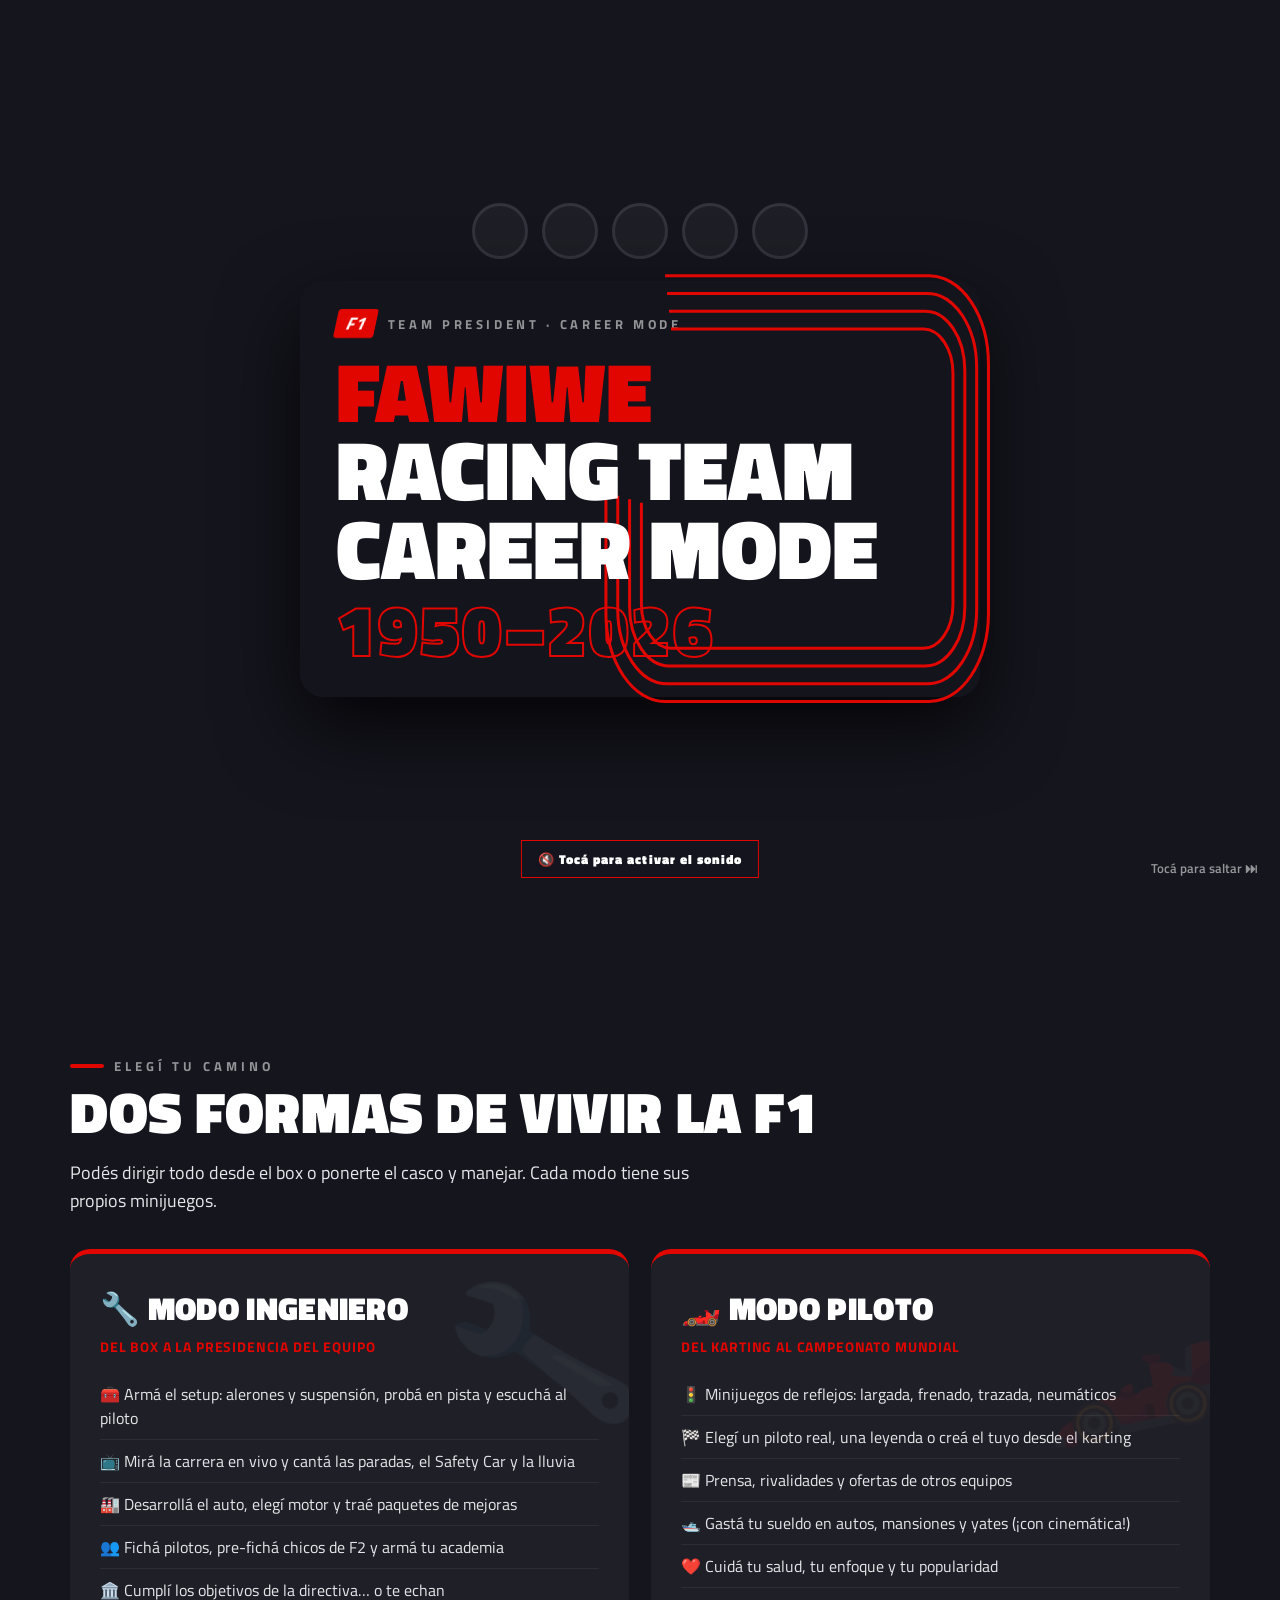
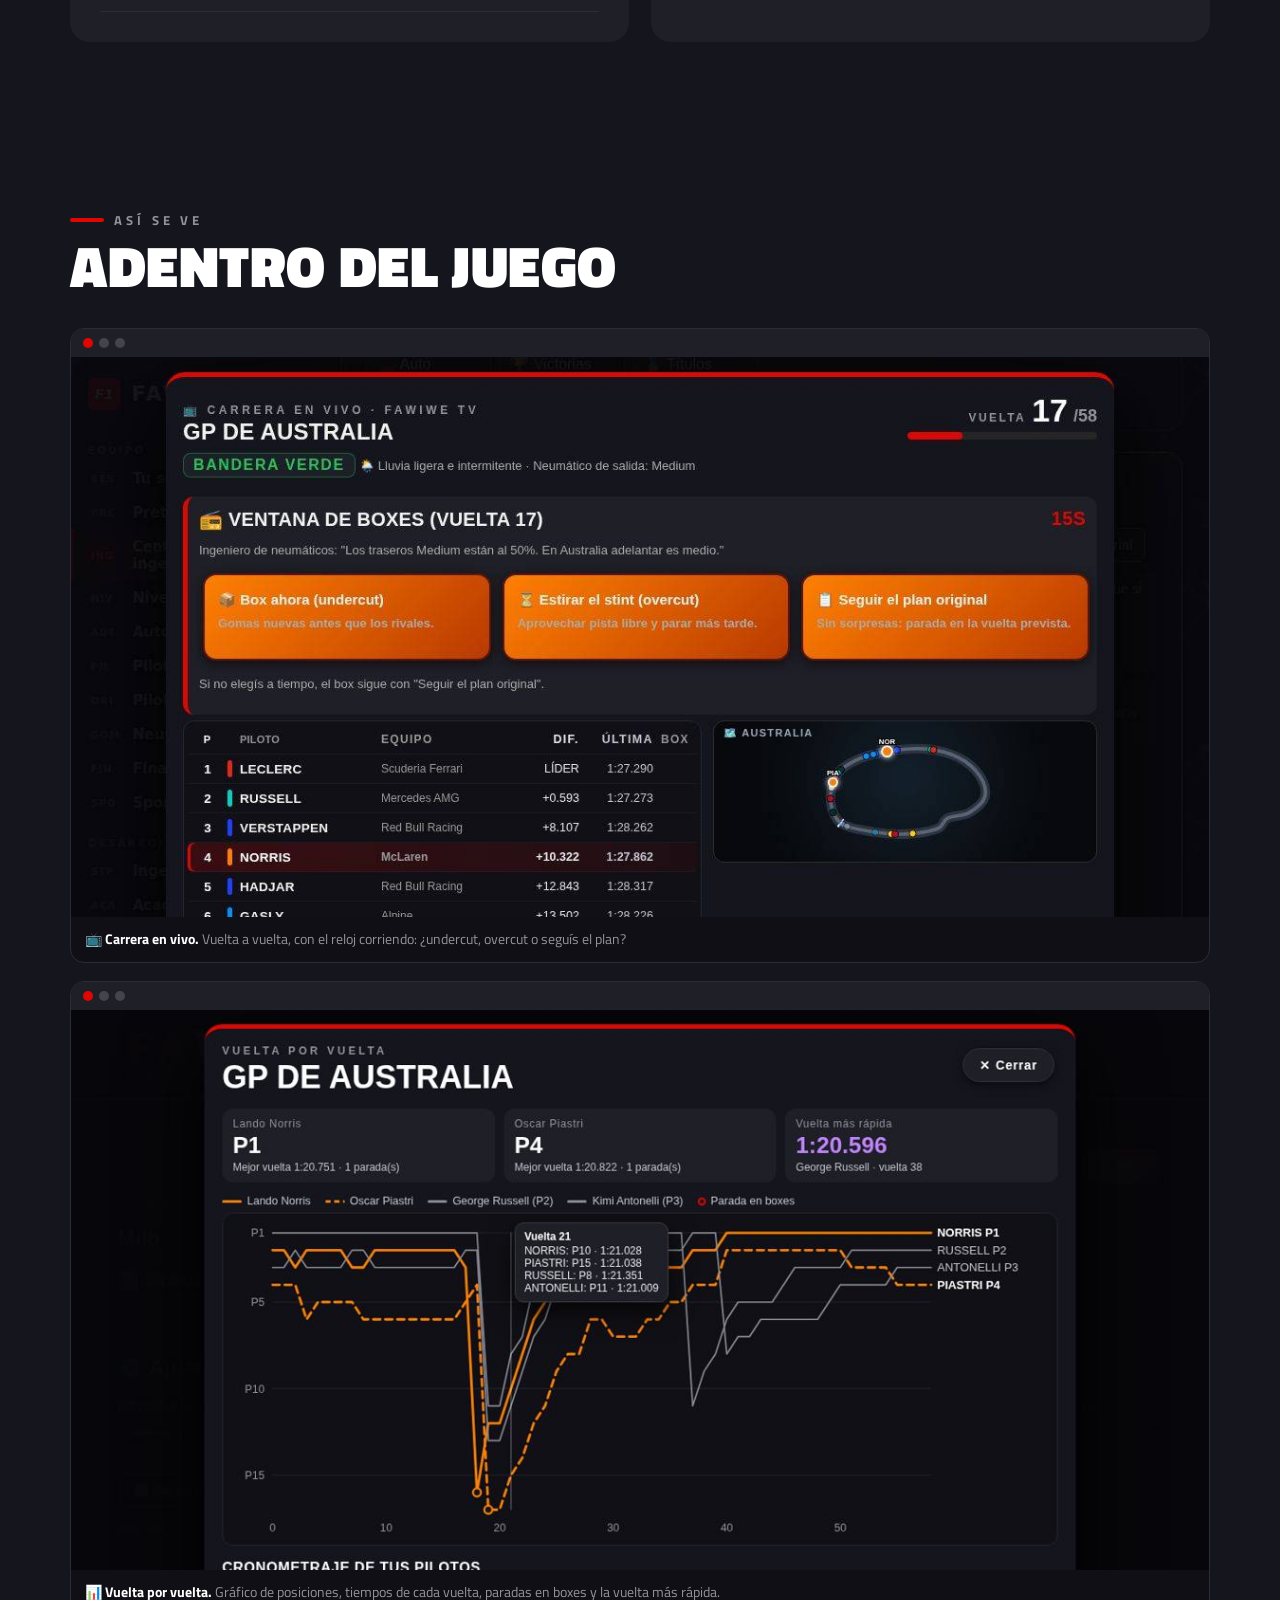
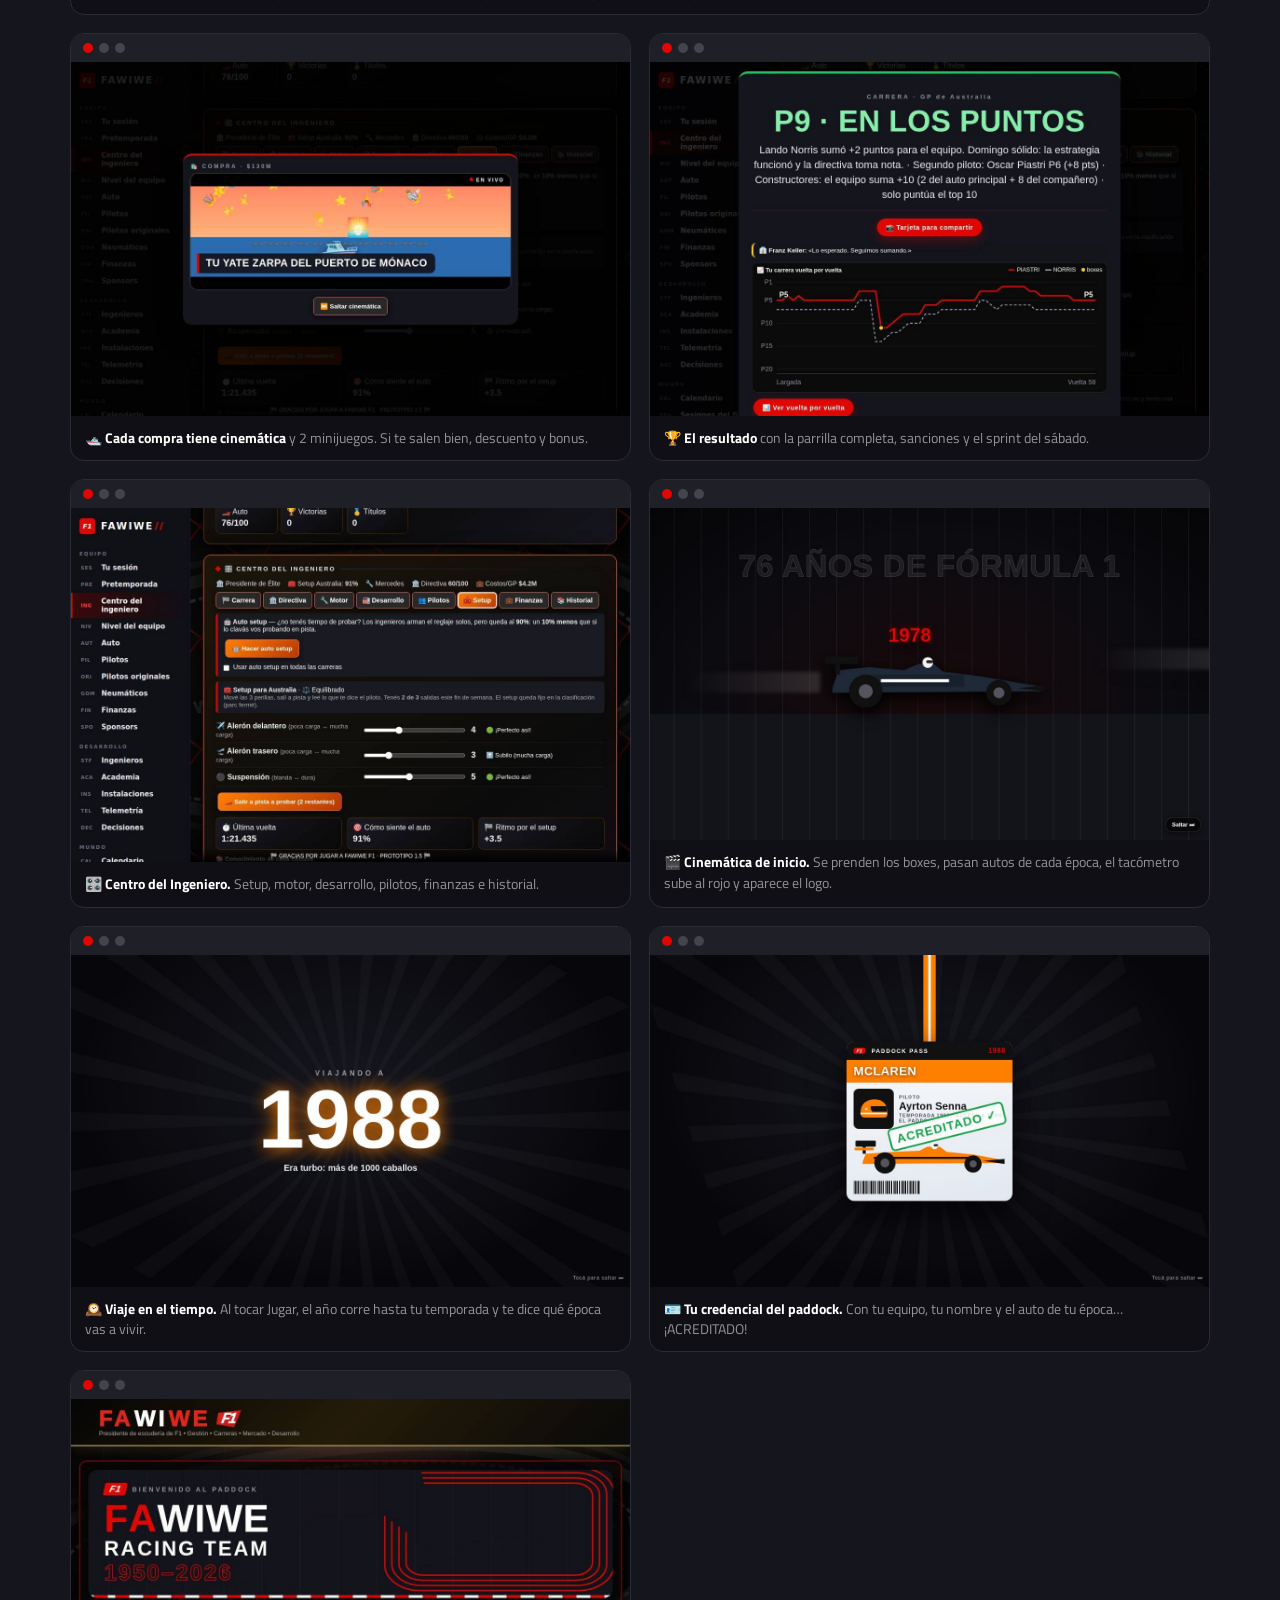
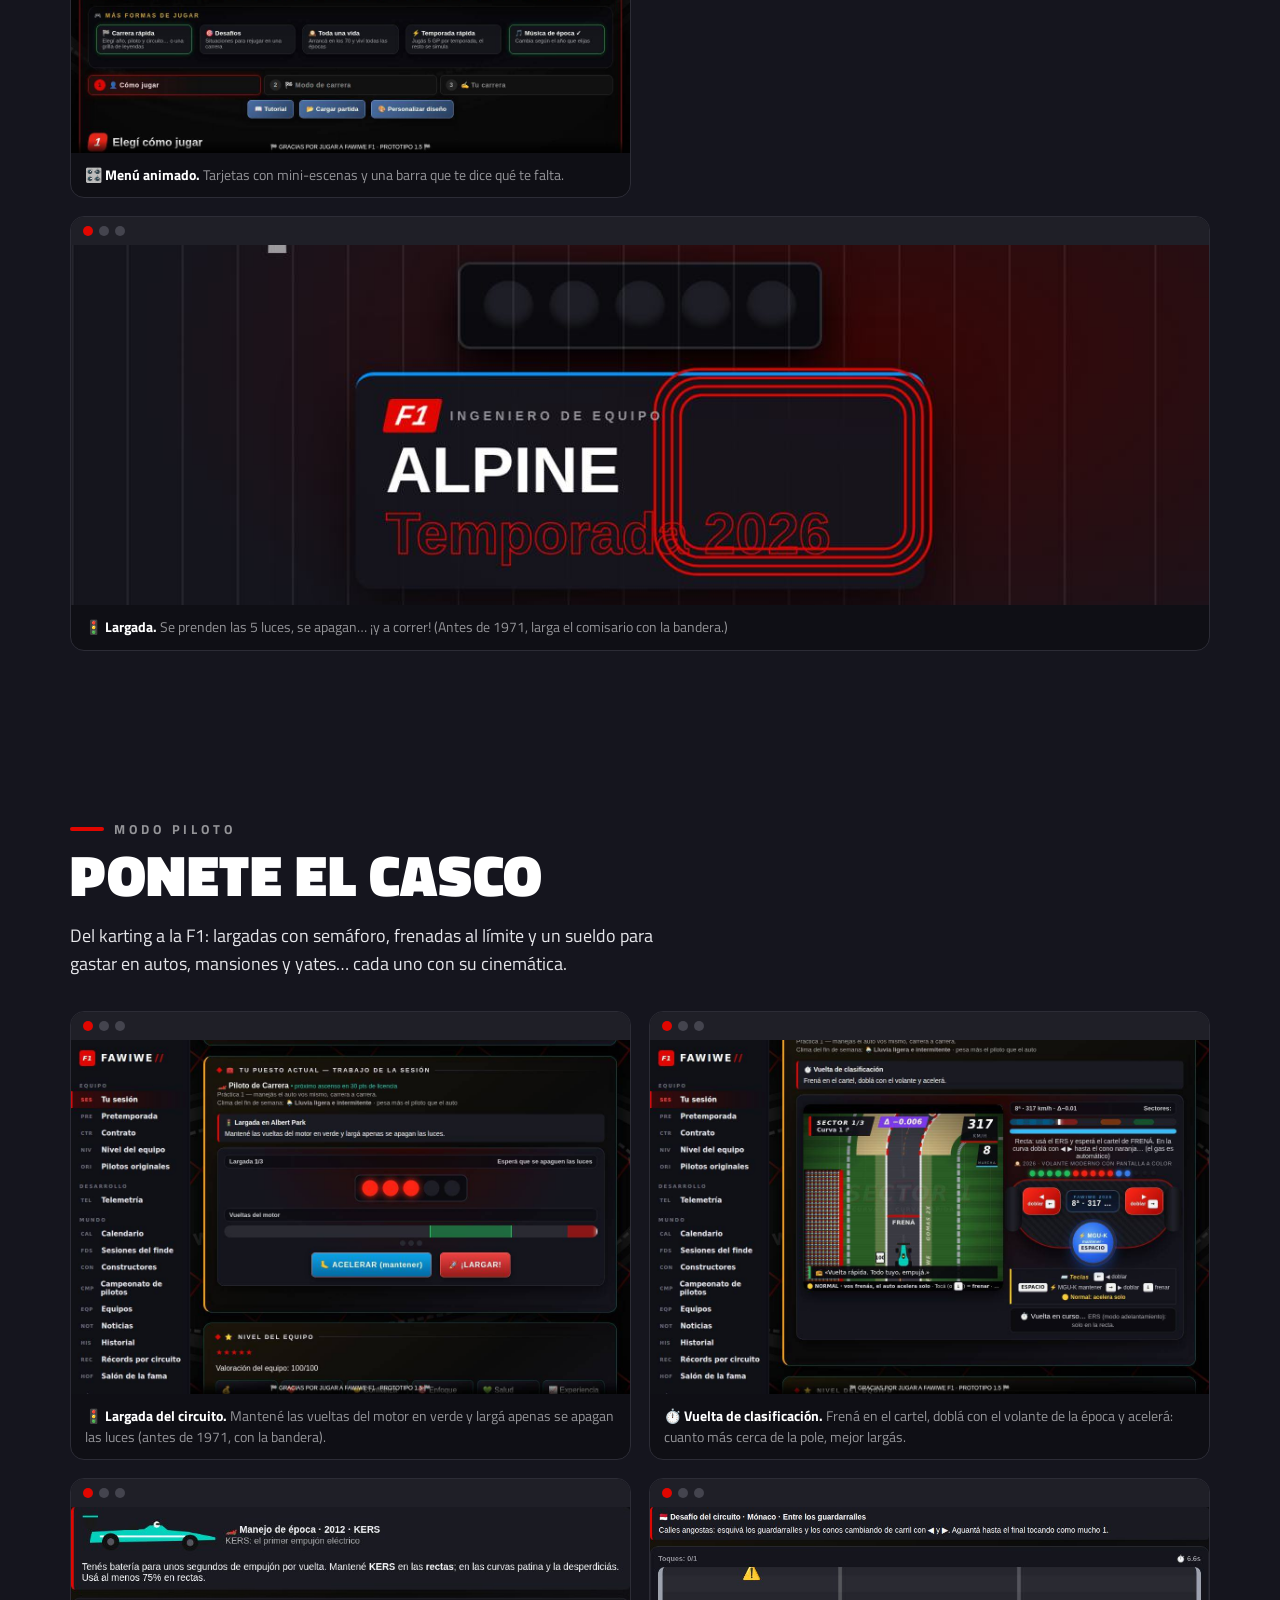
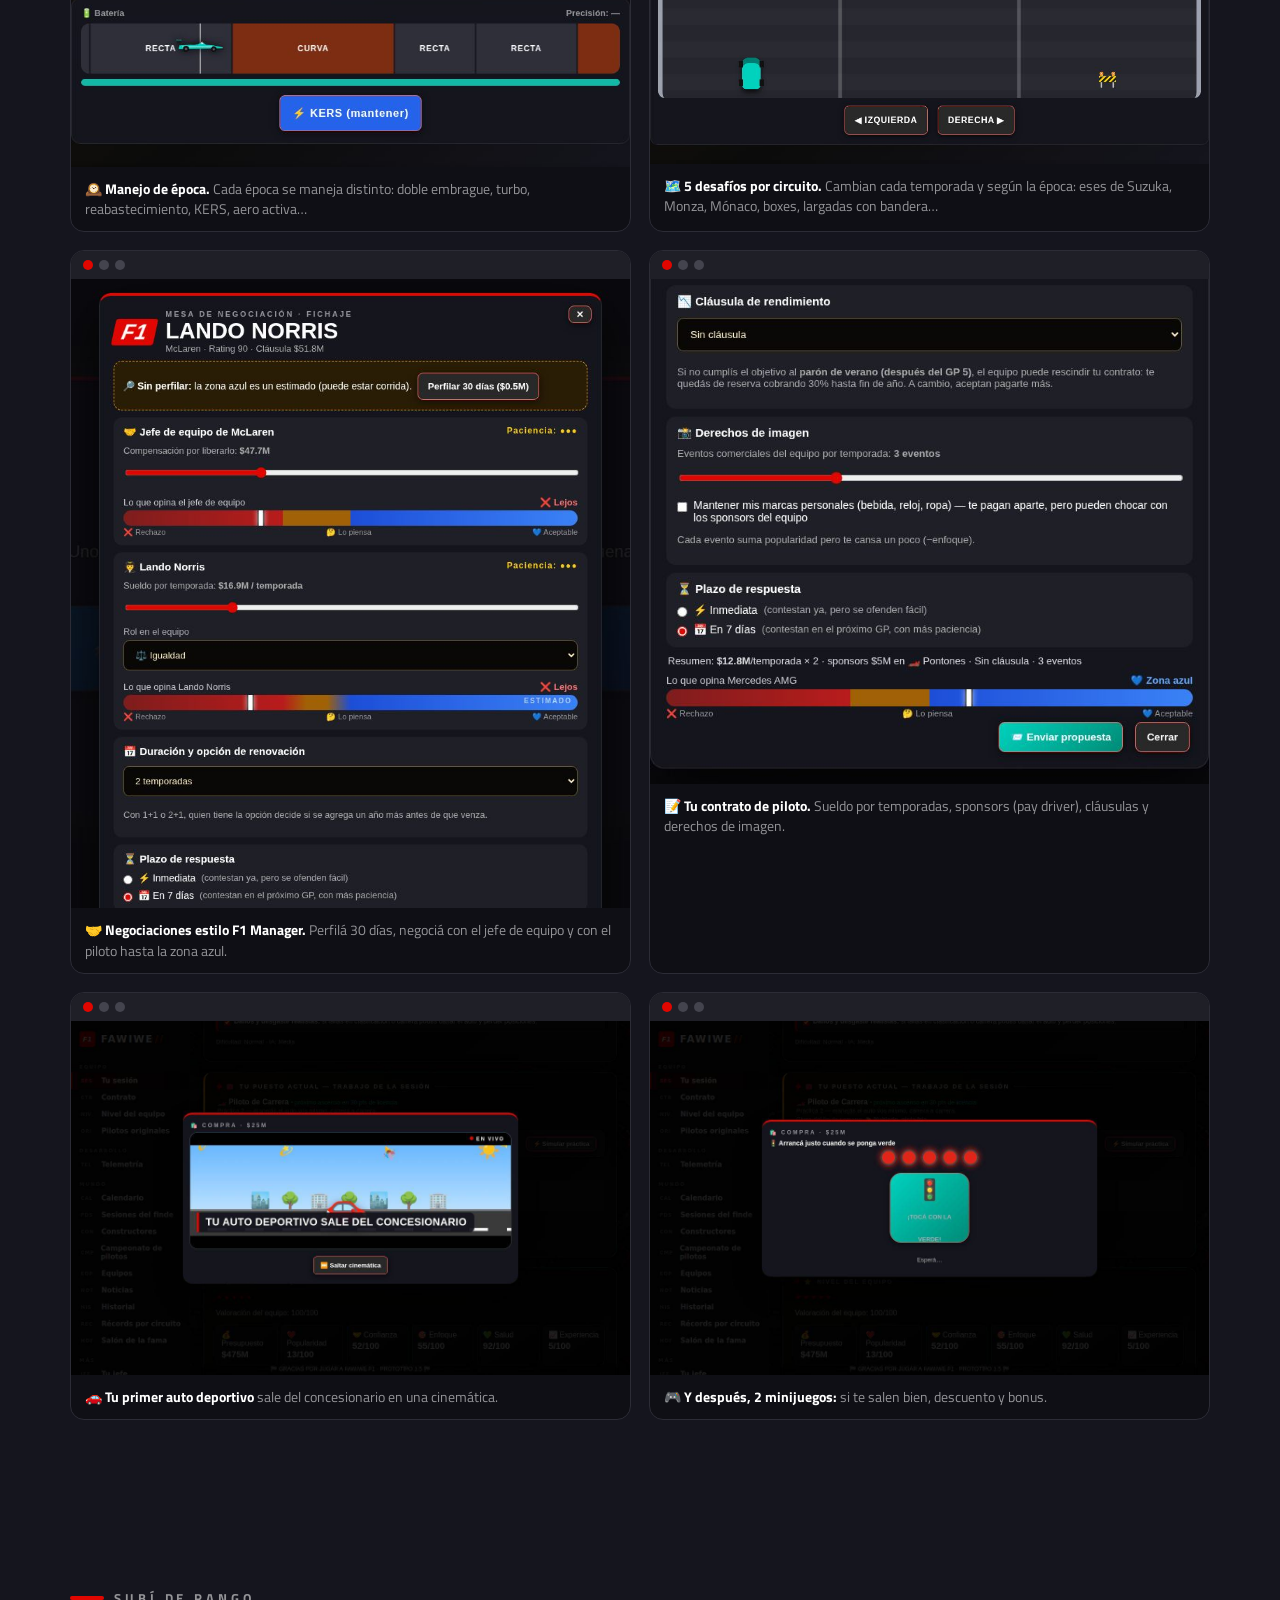
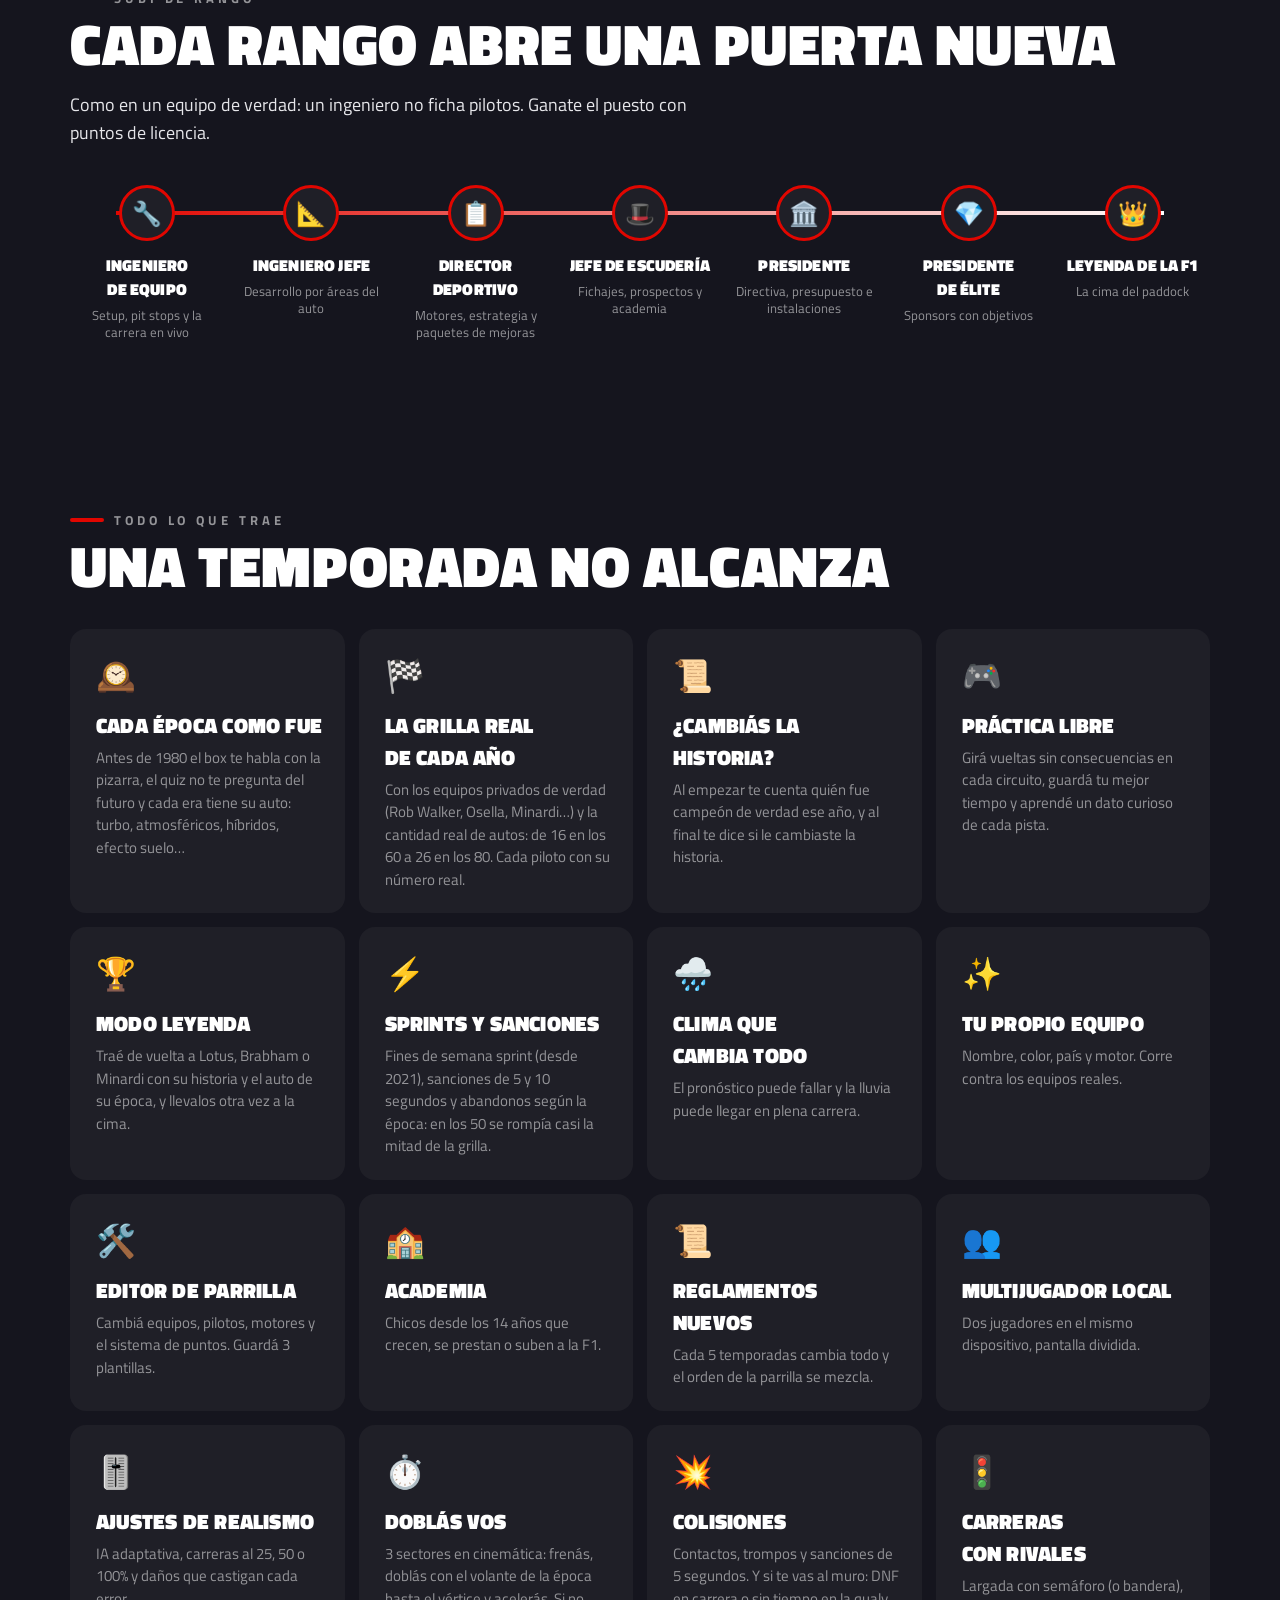
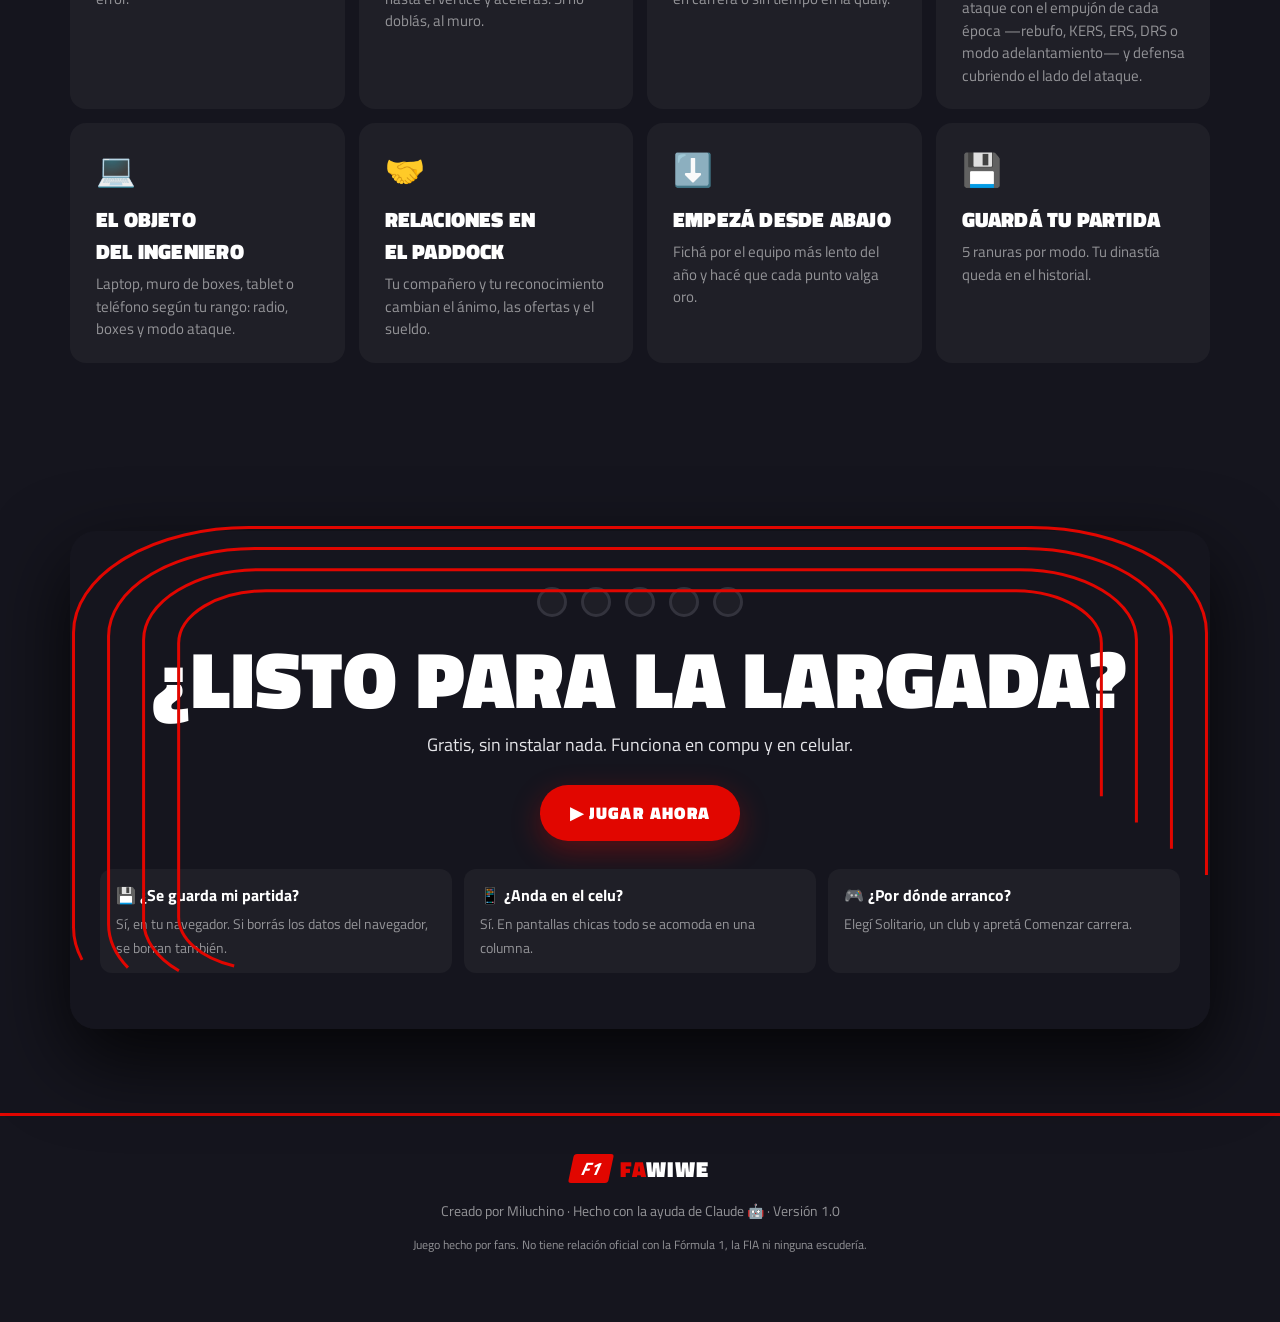
==== index.html @ 45ae67bf "Versión 1.0: portugués (juego, página y /pt/) + minijuegos nuevos en karting/F4/F3/F2 - Todo el jueg" ====
<!doctype html>
<html lang="es">
<head>
<meta charset="utf-8">
<meta name="viewport" content="width=device-width, initial-scale=1, viewport-fit=cover">
<link rel="canonical" href="https://miluchinopro.github.io/Fawiwe-F1/">
<link rel="alternate" hreflang="es" href="https://miluchinopro.github.io/Fawiwe-F1/">
<link rel="alternate" hreflang="en" href="https://miluchinopro.github.io/Fawiwe-F1/en/">
<link rel="alternate" hreflang="pt" href="https://miluchinopro.github.io/Fawiwe-F1/pt/">
<link rel="alternate" hreflang="x-default" href="https://miluchinopro.github.io/Fawiwe-F1/">
<meta name="fw-en-url" content="en/">
<meta name="fw-pt-url" content="pt/">
<meta name="robots" content="index, follow">
<meta name="google-site-verification" content="hZuZWzcXZ1D_7jNqXAI2">
<meta property="og:title" content="FAWIWE F1 · Juego de Fórmula 1 gratis en el navegador">
<meta property="og:description" content="Juego de Fórmula 1 gratis y en español: sé ingeniero, jefe de equipo o piloto en cualquier temporada de 1950 a 2026. Minijuegos, carreras en vivo, multijugador y funciona en PC y celular. Creado por Miluchino.">
<meta property="og:type" content="website">
<meta property="og:url" content="https://miluchinopro.github.io/Fawiwe-F1/">
<meta property="og:image" content="https://miluchinopro.github.io/Fawiwe-F1/icon-512.png">
<meta property="og:locale" content="es_AR">
<meta property="og:site_name" content="FAWIWE F1">
<meta name="twitter:card" content="summary">
<meta name="twitter:title" content="FAWIWE F1 · Juego de Fórmula 1 gratis en el navegador">
<meta name="twitter:description" content="Juego de Fórmula 1 gratis y en español: sé ingeniero, jefe de equipo o piloto en cualquier temporada de 1950 a 2026. Minijuegos, carreras en vivo, multijugador y funciona en PC y celular. Creado por Miluchino.">
<script type="application/ld+json">{"@context": "https://schema.org", "@type": ["VideoGame", "WebApplication"], "name": "FAWIWE F1", "alternateName": "FAWIWE F1 · Juego de Fórmula 1", "url": "https://miluchinopro.github.io/Fawiwe-F1/", "description": "Juego de Fórmula 1 gratis y en español: sé ingeniero, jefe de equipo o piloto en cualquier temporada de 1950 a 2026. Minijuegos, carreras en vivo, multijugador y funciona en PC y celular. Creado por Miluchino.", "image": "https://miluchinopro.github.io/Fawiwe-F1/icon-512.png", "screenshot": ["https://miluchinopro.github.io/Fawiwe-F1/shot-wide-1.jpg", "https://miluchinopro.github.io/Fawiwe-F1/shot-wide-2.jpg", "https://miluchinopro.github.io/Fawiwe-F1/shot-wide-3.jpg", "https://miluchinopro.github.io/Fawiwe-F1/shot-narrow-1.jpg", "https://miluchinopro.github.io/Fawiwe-F1/shot-narrow-2.jpg"], "inLanguage": "es", "genre": ["Carreras", "Gestión deportiva", "Fórmula 1", "Simulación"], "gamePlatform": ["Navegador web", "PC", "Celular", "Tablet"], "applicationCategory": "GameApplication", "applicationSubCategory": "Juego de carreras y gestión de Fórmula 1", "operatingSystem": "Windows, macOS, Linux, ChromeOS, Android, iOS (en el navegador)", "browserRequirements": "Requiere un navegador moderno (Chrome, Edge, Safari o Firefox) con JavaScript.", "softwareVersion": "1.0", "dateModified": "2026-10-23", "installUrl": "https://miluchinopro.github.io/Fawiwe-F1/", "playMode": ["SinglePlayer", "MultiPlayer"], "numberOfPlayers": {"@type": "QuantitativeValue", "minValue": 1, "maxValue": 2}, "isAccessibleForFree": true, "author": {"@type": "Person", "name": "Miluchino"}, "creator": {"@type": "Person", "name": "Miluchino"}, "offers": {"@type": "Offer", "price": "0", "priceCurrency": "USD", "availability": "https://schema.org/InStock"}}</script>
<meta name="theme-color" content="#e10600">
<meta name="apple-mobile-web-app-capable" content="yes">
<meta name="mobile-web-app-capable" content="yes">
<meta name="apple-mobile-web-app-title" content="FAWIWE F1">
<meta name="application-name" content="FAWIWE F1">
<meta name="apple-mobile-web-app-status-bar-style" content="black-translucent">
<link rel="manifest" href="manifest.json">
<link rel="apple-touch-icon" href="icon-180.png">
<link rel="icon" href="data:image/svg+xml,%3Csvg xmlns='http://www.w3.org/2000/svg' viewBox='0 0 100 100'%3E%3Cdefs%3E%3CclipPath id='c'%3E%3Crect width='100' height='100' rx='22'/%3E%3C/clipPath%3E%3C/defs%3E%3Cg clip-path='url%28%23c%29'%3E%3Crect width='100' height='100' fill='%2315151e'/%3E%3Cpolygon points='0%2C0 100%2C0 0%2C100' fill='%23e10600'/%3E%3Cpath d='M39.5 13.9Q42.1 13.9 44.8 13.9Q47.4 14 49.4 14.3L48.7 18.7H42.1Q41.3 18.7 40.9 18.9Q40.6 19.2 40.5 19.9L38.5 34H32.2L34.4 18.3Q34.7 16.3 36.1 15.1Q37.5 13.9 39.5 13.9ZM34.4 22.1H47.2L46.7 26.3H33.8Z M62.6 14Q63.3 14 63.9 14.5Q64.5 15 64.6 15.7L67.1 34H60.9L59.8 20.9Q59.8 20.3 59.8 19.7Q59.8 19.2 59.8 18.6H59Q58.9 19.1 58.8 19.7Q58.6 20.2 58.4 20.8L53.5 34H47L54.7 15.5Q55 14.8 55.6 14.4Q56.1 14 56.9 14ZM63.5 25.2 63 29.8H52.5L53 25.2Z M60.8 39 55.7 57.4Q55.5 58.2 54.9 58.6Q54.4 59 53.5 59H48.2Q47.4 59 46.8 58.5Q46.2 58 46.2 57.2L46.4 46.5Q46.5 45.7 46.5 45Q46.6 44.3 46.6 43.5H46.1Q46 44.2 45.8 44.9Q45.7 45.7 45.5 46.4L42.6 57.4Q42.4 58.2 41.8 58.6Q41.2 59 40.4 59H35Q34.2 59 33.6 58.5Q33 58 33 57.2L33.1 39H39.2L38.4 51.4Q38.4 52.1 38.3 52.9Q38.3 53.8 38.2 54.7H38.7Q38.9 53.8 39.1 52.8Q39.3 51.9 39.5 51.1L42.3 40.7Q42.8 39 44.5 39H48.9Q49.8 39 50.3 39.6Q50.9 40.1 50.9 41V51.4Q50.9 52.2 50.8 53.1Q50.8 53.9 50.8 54.7H51.3Q51.4 53.9 51.6 52.9Q51.8 51.9 51.9 51.2L54.6 39Z M69.2 39 66.4 59H60.1L62.9 39Z M56.9 64 51.9 82.4Q51.7 83.2 51.1 83.6Q50.5 84 49.7 84H44.4Q43.6 84 43 83.5Q42.4 83 42.4 82.2L42.6 71.5Q42.6 70.7 42.7 70Q42.7 69.3 42.8 68.5H42.2Q42.1 69.2 42 69.9Q41.8 70.7 41.7 71.4L38.8 82.4Q38.6 83.2 38 83.6Q37.4 84 36.6 84H31.2Q30.3 84 29.7 83.5Q29.1 83 29.2 82.2L29.2 64H35.4L34.6 76.4Q34.6 77.1 34.5 77.9Q34.4 78.8 34.4 79.7H34.9Q35 78.8 35.3 77.8Q35.5 76.9 35.7 76.1L38.5 65.7Q38.9 64 40.7 64H45.1Q45.9 64 46.5 64.6Q47 65.1 47 66V76.4Q47 77.2 47 78.1Q47 78.9 47 79.7H47.5Q47.6 78.9 47.7 77.9Q47.9 76.9 48.1 76.2L50.8 64Z M63.4 63.9Q65.2 63.9 67 63.9Q68.8 63.9 70.5 64Q72.2 64.1 73.5 64.3L72.8 68.7H65.9Q65.1 68.7 64.8 68.9Q64.5 69.2 64.4 69.9L63.2 78.2Q63.1 78.7 63.4 79Q63.7 79.3 64.3 79.3H71.2L71.1 83.8Q69.7 84 68.1 84Q66.4 84.1 64.6 84.1Q62.9 84.1 61.3 84.1Q58.9 84.1 57.7 82.6Q56.6 81 56.8 78.7L58.3 68.3Q58.6 66.3 59.9 65.1Q61.2 63.9 63.4 63.9ZM58.4 71.7H71.3L70.8 75.9H57.7Z' fill='%23fff'/%3E%3Crect x='24' y='88' width='52' height='4' rx='2' fill='%23fff'/%3E%3C/g%3E%3C/svg%3E">
<title>FAWIWE F1 · Juego de Fórmula 1 gratis en el navegador</title>
<link rel="icon" href="data:image/svg+xml,%3Csvg xmlns='http://www.w3.org/2000/svg' viewBox='0 0 100 100'%3E%3Cdefs%3E%3CclipPath id='c'%3E%3Crect width='100' height='100' rx='22'/%3E%3C/clipPath%3E%3C/defs%3E%3Cg clip-path='url%28%23c%29'%3E%3Crect width='100' height='100' fill='%2315151e'/%3E%3Cpolygon points='0%2C0 100%2C0 0%2C100' fill='%23e10600'/%3E%3Cpath d='M39.5 13.9Q42.1 13.9 44.8 13.9Q47.4 14 49.4 14.3L48.7 18.7H42.1Q41.3 18.7 40.9 18.9Q40.6 19.2 40.5 19.9L38.5 34H32.2L34.4 18.3Q34.7 16.3 36.1 15.1Q37.5 13.9 39.5 13.9ZM34.4 22.1H47.2L46.7 26.3H33.8Z M62.6 14Q63.3 14 63.9 14.5Q64.5 15 64.6 15.7L67.1 34H60.9L59.8 20.9Q59.8 20.3 59.8 19.7Q59.8 19.2 59.8 18.6H59Q58.9 19.1 58.8 19.7Q58.6 20.2 58.4 20.8L53.5 34H47L54.7 15.5Q55 14.8 55.6 14.4Q56.1 14 56.9 14ZM63.5 25.2 63 29.8H52.5L53 25.2Z M60.8 39 55.7 57.4Q55.5 58.2 54.9 58.6Q54.4 59 53.5 59H48.2Q47.4 59 46.8 58.5Q46.2 58 46.2 57.2L46.4 46.5Q46.5 45.7 46.5 45Q46.6 44.3 46.6 43.5H46.1Q46 44.2 45.8 44.9Q45.7 45.7 45.5 46.4L42.6 57.4Q42.4 58.2 41.8 58.6Q41.2 59 40.4 59H35Q34.2 59 33.6 58.5Q33 58 33 57.2L33.1 39H39.2L38.4 51.4Q38.4 52.1 38.3 52.9Q38.3 53.8 38.2 54.7H38.7Q38.9 53.8 39.1 52.8Q39.3 51.9 39.5 51.1L42.3 40.7Q42.8 39 44.5 39H48.9Q49.8 39 50.3 39.6Q50.9 40.1 50.9 41V51.4Q50.9 52.2 50.8 53.1Q50.8 53.9 50.8 54.7H51.3Q51.4 53.9 51.6 52.9Q51.8 51.9 51.9 51.2L54.6 39Z M69.2 39 66.4 59H60.1L62.9 39Z M56.9 64 51.9 82.4Q51.7 83.2 51.1 83.6Q50.5 84 49.7 84H44.4Q43.6 84 43 83.5Q42.4 83 42.4 82.2L42.6 71.5Q42.6 70.7 42.7 70Q42.7 69.3 42.8 68.5H42.2Q42.1 69.2 42 69.9Q41.8 70.7 41.7 71.4L38.8 82.4Q38.6 83.2 38 83.6Q37.4 84 36.6 84H31.2Q30.3 84 29.7 83.5Q29.1 83 29.2 82.2L29.2 64H35.4L34.6 76.4Q34.6 77.1 34.5 77.9Q34.4 78.8 34.4 79.7H34.9Q35 78.8 35.3 77.8Q35.5 76.9 35.7 76.1L38.5 65.7Q38.9 64 40.7 64H45.1Q45.9 64 46.5 64.6Q47 65.1 47 66V76.4Q47 77.2 47 78.1Q47 78.9 47 79.7H47.5Q47.6 78.9 47.7 77.9Q47.9 76.9 48.1 76.2L50.8 64Z M63.4 63.9Q65.2 63.9 67 63.9Q68.8 63.9 70.5 64Q72.2 64.1 73.5 64.3L72.8 68.7H65.9Q65.1 68.7 64.8 68.9Q64.5 69.2 64.4 69.9L63.2 78.2Q63.1 78.7 63.4 79Q63.7 79.3 64.3 79.3H71.2L71.1 83.8Q69.7 84 68.1 84Q66.4 84.1 64.6 84.1Q62.9 84.1 61.3 84.1Q58.9 84.1 57.7 82.6Q56.6 81 56.8 78.7L58.3 68.3Q58.6 66.3 59.9 65.1Q61.2 63.9 63.4 63.9ZM58.4 71.7H71.3L70.8 75.9H57.7Z' fill='%23fff'/%3E%3Crect x='24' y='88' width='52' height='4' rx='2' fill='%23fff'/%3E%3C/g%3E%3C/svg%3E">
<meta name="description" content="Juego de Fórmula 1 gratis y en español: sé ingeniero, jefe de equipo o piloto en cualquier temporada de 1950 a 2026. Minijuegos, carreras en vivo, multijugador y funciona en PC y celular. Creado por Miluchino.">
<link rel="preconnect" href="https://fonts.googleapis.com">
<link href="https://fonts.googleapis.com/css2?family=Titillium+Web:wght@400;600;700;900&display=swap" rel="stylesheet">
<style>
/* Estilo transmisión: placas carbón, rojo de pista, letra ancha y blanca. Una sola paleta oscura a propósito. */
:root{color-scheme:dark;--bg:#15151e;--bg2:#0f0f15;--panel:#1f1f27;--line:#2c2c36;--red:#e10600;--white:#ffffff;--txt:#e6e6ea;--mute:#949498;--font:"Titillium Web",Arial,sans-serif}
*{box-sizing:border-box}
html{scroll-behavior:smooth;overflow-x:hidden}
body{margin:0;background:var(--bg);color:var(--txt);font-family:var(--font);overflow-x:hidden}
h1,h2,h3,h4{font-family:var(--font);font-weight:900;text-transform:uppercase;letter-spacing:.01em;text-wrap:balance}
a{color:inherit}
.wrap{max-width:1180px;margin:0 auto;padding:0 20px}
.btn{display:inline-flex;align-items:center;gap:10px;padding:15px 30px;border-radius:999px;border:0;font:900 17px var(--font);letter-spacing:.08em;text-transform:uppercase;cursor:pointer;text-decoration:none;transition:transform .15s,box-shadow .15s}
.btn:hover{transform:translateY(-3px)}
.btn:focus-visible,nav a:focus-visible{outline:3px solid #fff;outline-offset:3px}
.btn.red{background:var(--red);color:#fff;box-shadow:0 10px 30px #e1060055}
.btn.ghost{background:transparent;color:#fff;border:2px solid #ffffff66}
nav{position:fixed;top:0;left:0;right:0;z-index:50;padding-top:env(safe-area-inset-top,0px);background:#15151ef0;backdrop-filter:blur(8px);border-bottom:3px solid var(--red)}
nav .wrap{display:flex;align-items:center;justify-content:space-between;height:60px}
.brand{font:900 26px var(--font);letter-spacing:.06em;text-decoration:none;display:inline-flex;align-items:center;gap:10px;color:#fff}
.brand .r{color:var(--red)}
.badge{display:inline-block;padding:1px 10px;background:var(--red);color:#fff;font:900 italic 18px var(--font);transform:skewX(-12deg);border-radius:3px;letter-spacing:.02em}
nav .links a{margin-left:20px;text-decoration:none;color:var(--mute);font-weight:700;font-size:15px;text-transform:uppercase;letter-spacing:.06em}
nav .links a:hover{color:#fff}
nav .lang-btn{font:800 13px/1 Inter,Arial,sans-serif;letter-spacing:.06em;width:auto;padding:8px 12px;white-space:nowrap}
nav .links a.cta{color:#fff;background:var(--red);padding:8px 16px;border-radius:999px}
/* líneas rojas de pista que se dibujan */
.bc-lines{position:absolute;pointer-events:none;overflow:visible}
.bc-lines rect{fill:none;stroke:var(--red);stroke-width:3;vector-effect:non-scaling-stroke;stroke-dasharray:1;stroke-dashoffset:1;animation:draw 1.4s cubic-bezier(.6,0,.2,1) forwards}
@keyframes draw{to{stroke-dashoffset:0}}
.plate{position:relative;background:#15151ee8;border-radius:24px;box-shadow:0 30px 80px #000c}
.plate .bc-lines{top:-14px;bottom:-14px;right:-14px;width:58%;height:calc(100% + 28px)}
/* hero */
.hero{position:relative;overflow:hidden;padding:110px 20px 70px;background:var(--bg)}
.hero-bg{position:absolute;inset:-20px;background:url("[data-uri]") center/cover;filter:blur(8px) brightness(.45) saturate(1.2);transform:scale(1.05)}
.hero-bg::after{content:"";position:absolute;inset:0;background:linear-gradient(90deg,#15151ef2 10%,#15151e99 60%,#15151e55)}
.hero-in{position:relative;z-index:2;max-width:1180px;margin:0 auto;display:grid;grid-template-columns:minmax(0,1.2fr) minmax(0,.8fr);gap:34px;align-items:center}
.hero .plate{padding:clamp(24px,4vw,44px) clamp(24px,4vw,52px)}
.kick{display:flex;align-items:center;gap:12px;color:var(--mute);font-weight:700;letter-spacing:.28em;font-size:13px}
.title{margin:14px 0 0;font-size:clamp(40px,5.6vw,80px);line-height:.93;font-weight:900;text-transform:uppercase;color:#fff}
.title span{display:block}
.title .r{color:var(--red)}
.year{font:900 clamp(36px,5vw,72px)/1 var(--font);color:transparent;-webkit-text-stroke:2px var(--red);margin-top:6px;letter-spacing:.03em}
.hero-copy .tag{font-size:clamp(22px,2.6vw,30px);font-weight:900;text-transform:uppercase;line-height:1.05;color:#fff;margin:0 0 12px}
.hero-copy .tag em{font-style:normal;color:var(--red)}
.hero-copy p{color:var(--txt);font-size:18px;line-height:1.55;margin:0 0 24px;max-width:46ch}
.ctas{display:flex;gap:12px;flex-wrap:wrap}
.curb{position:absolute;left:0;right:0;bottom:0;height:8px;background:repeating-linear-gradient(90deg,var(--red) 0 34px,#f5f5f5 34px 68px);z-index:2}
/* cinta */
.ticker-wrap{overflow:hidden;padding:14px 0;margin-top:-6px}
.ticker{background:var(--red);color:#fff;overflow:hidden;white-space:nowrap;transform:rotate(-1.2deg);margin:0 -20px}
.ticker div{display:inline-block;padding:12px 0;font:900 19px var(--font);letter-spacing:.1em;animation:tick 30s linear infinite}
.ticker b{color:#15151e;margin:0 18px}
@keyframes tick{to{transform:translateX(-50%)}}
section{padding:84px 0}
.sec-k{display:flex;align-items:center;gap:10px;color:var(--mute);font-weight:700;letter-spacing:.3em;font-size:13px}
.sec-k::before{content:"";width:34px;height:4px;background:var(--red);border-radius:2px}
h2{font-size:clamp(34px,5vw,58px);margin:8px 0 14px;line-height:.98;color:#fff}
.lead{color:var(--txt);font-size:18px;max-width:62ch;line-height:1.55}
.stats{display:grid;grid-template-columns:repeat(auto-fit,minmax(170px,1fr));gap:14px}
.stat{background:var(--panel);border-top:4px solid var(--red);border-radius:14px;padding:20px}
.stat b{display:block;font:900 clamp(28px,3.2vw,40px) var(--font);color:#fff;line-height:1;font-variant-numeric:tabular-nums}
.stat span{color:var(--mute);font-size:14px}
.modes{display:grid;grid-template-columns:1fr 1fr;gap:22px;margin-top:34px}
.mode{position:relative;border-radius:20px;padding:30px;overflow:hidden;background:var(--panel);border-top:5px solid var(--red);min-width:0}
.mode .big{position:absolute;right:-6px;top:-18px;font-size:150px;opacity:.08;transform:rotate(-12deg)}
.mode h3{font-size:32px;margin:0 0 4px;color:#fff}
.mode .who{color:var(--red);font-weight:700;margin-bottom:16px;text-transform:uppercase;letter-spacing:.06em;font-size:14px}
.mode ul{list-style:none;padding:0;margin:0}
.mode li{padding:9px 0;border-bottom:1px solid #ffffff10;color:var(--txt)}
.gallery{display:grid;grid-template-columns:1fr 1fr;gap:18px;margin-top:34px}
.shot{background:var(--bg2);border:1px solid var(--line);border-radius:14px;overflow:hidden;cursor:zoom-in;transition:transform .25s,border-color .25s;min-width:0}
.shot:hover{transform:translateY(-4px);border-color:var(--red)}
.shot .bar{display:flex;gap:6px;padding:9px 12px;background:var(--panel)}
.shot .bar i{width:10px;height:10px;border-radius:50%;background:#44444e}.shot .bar i:first-child{background:var(--red)}
.shot img{display:block;width:100%;height:auto}
.shot p{margin:0;padding:12px 14px;color:var(--mute);font-size:14px;line-height:1.45}
.shot p b{color:#fff}
.shot.wide{grid-column:1/-1}
.shot.wide img{max-height:560px;object-fit:cover;object-position:top}
.ranks{position:relative;display:grid;grid-template-columns:repeat(7,1fr);gap:10px;margin-top:38px}
.ranks::before{content:"";position:absolute;top:26px;left:4%;right:4%;height:4px;background:linear-gradient(90deg,var(--red),#ffffff)}
.rk{position:relative;text-align:center}
.rk .n{width:56px;height:56px;margin:0 auto 12px;border-radius:50%;display:flex;align-items:center;justify-content:center;background:var(--panel);border:3px solid var(--red);font-size:24px;position:relative;z-index:1}
.rk h4{margin:0 0 6px;font-size:16px;color:#fff}
.rk p{margin:0;color:var(--mute);font-size:12.5px;line-height:1.4;text-transform:none}
.feats{display:grid;grid-template-columns:repeat(auto-fit,minmax(250px,1fr));gap:14px;margin-top:34px}
.feat{background:var(--panel);border-radius:16px;padding:22px;border-left:4px solid transparent;transition:border-color .2s,transform .2s}
.feat:hover{border-left-color:var(--red);transform:translateY(-3px)}
.feat .ic{font-size:32px}
.feat h3{margin:10px 0 6px;font-size:21px;color:#fff}
.feat p{margin:0;color:var(--mute);line-height:1.5;font-size:15px}
.play{position:relative;border-radius:26px;padding:56px 30px;text-align:center;background:#15151ee8;box-shadow:0 30px 80px #000c}
.play .bc-lines{top:-14px;bottom:-14px;left:-14px;right:-14px;width:calc(100% + 28px);height:calc(100% + 28px)}
.play h2{font-size:clamp(40px,7vw,80px)}
.play .ctas{justify-content:center}
.lights{display:flex;gap:14px;justify-content:center;margin-bottom:22px}
.lights span{width:30px;height:30px;border-radius:50%;background:#1e1e26;border:3px solid #33333d;animation:light 4.5s infinite}
.lights span:nth-child(2){animation-delay:.35s}.lights span:nth-child(3){animation-delay:.7s}.lights span:nth-child(4){animation-delay:1.05s}.lights span:nth-child(5){animation-delay:1.4s}
@keyframes light{0%{background:#1e1e26}6%,45%{background:#ff2414;box-shadow:0 0 22px #ff2414}50%,100%{background:#1e1e26;box-shadow:none}}
.faq{display:grid;grid-template-columns:repeat(auto-fit,minmax(240px,1fr));gap:12px;margin-top:28px;text-align:left}
.faq div{background:var(--panel);border-radius:12px;padding:14px 16px}
.faq b{display:block;margin-bottom:4px;color:#fff}
.faq span{color:var(--mute);font-size:14px}
footer{padding:36px 0 56px;color:var(--mute);font-size:14px;text-align:center;border-top:3px solid var(--red)}
/* juego */
#gameOv{position:fixed;inset:0;z-index:100;background:#000;display:none;flex-direction:column}
#gameOv.show{display:flex}
#gameOv .top{display:flex;justify-content:space-between;align-items:center;padding:8px 14px;padding-top:calc(8px + env(safe-area-inset-top,0px));background:var(--bg);border-bottom:3px solid var(--red)}
#gameOv .top button{background:var(--panel);color:#fff;border:1px solid #44444e;border-radius:999px;padding:8px 16px;font:700 14px var(--font);cursor:pointer}
#gameOv iframe{flex:1;border:0;width:100%;background:#000}
#loader{position:absolute;inset:60px 0 0;display:flex;align-items:center;justify-content:center;color:#fff;font:900 22px var(--font);letter-spacing:.1em;text-transform:uppercase}
#lb{position:fixed;inset:0;z-index:90;background:#000d;display:none;align-items:center;justify-content:center;padding:20px;cursor:zoom-out}
#lb.show{display:flex}
#lb img{max-width:100%;max-height:92vh;border-radius:12px;border:2px solid var(--red)}
/* cinemática de entrada */
#siteIntro{position:fixed;inset:0;z-index:200;background:var(--bg);display:flex;align-items:center;justify-content:center;flex-direction:column;padding:20px;cursor:pointer;transition:opacity .45s,visibility .45s}
#siteIntro.gone{opacity:0;visibility:hidden}
#siteIntro .lights span{width:clamp(30px,7vw,56px);height:clamp(30px,7vw,56px);animation:introLight 2s steps(1) forwards}
#siteIntro .lights span:nth-child(1){animation-delay:.2s;animation-duration:1.6s}#siteIntro .lights span:nth-child(2){animation-delay:.42s;animation-duration:1.38s}#siteIntro .lights span:nth-child(3){animation-delay:.64s;animation-duration:1.16s}#siteIntro .lights span:nth-child(4){animation-delay:.86s;animation-duration:.94s}#siteIntro .lights span:nth-child(5){animation-delay:1.08s;animation-duration:.72s}
@keyframes introLight{0%{background:#ff2414;box-shadow:0 0 30px #ff2414}100%{background:#1e1e26;box-shadow:none}}
#siteIntro .plate{width:min(680px,92vw);padding:28px 36px 32px;opacity:0;animation:fadeUp .5s ease 1.85s forwards}
#siteIntro .plate .bc-lines rect{animation-delay:1.95s}
#siteIntro .title{font-size:clamp(40px,7.4vw,84px)}
#siteIntro .title span{overflow:hidden}
#siteIntro .title span i{display:block;font-style:normal;transform:translateY(105%);animation:line .55s cubic-bezier(.2,.9,.25,1) forwards}
#siteIntro .year{opacity:0;animation:fadeUp .5s ease 2.75s forwards;font-size:clamp(34px,6vw,72px)}
#siteIntro .skip{position:absolute;bottom:22px;right:22px;color:var(--mute);font-size:13px;font-weight:600}
#siteIntro .gate{display:none;position:absolute;inset:0;z-index:3;flex-direction:column;align-items:center;justify-content:center;gap:14px;background:radial-gradient(ellipse at 50% 50%,#2a0806,var(--bg) 65%)}
#siteIntro .gate span{color:var(--mute);font-weight:600;letter-spacing:.1em;font-size:14px}
#siteIntro .gate .btn{font-size:22px;padding:16px 50px;animation:pulse 1.6s ease-in-out infinite}
@keyframes pulse{50%{transform:scale(1.05);box-shadow:0 10px 50px #e10600aa}}
#siteIntro.wait .gate{display:none}
#siSoundChip{position:absolute;left:50%;bottom:22px;transform:translateX(-50%);z-index:9;opacity:0;pointer-events:none;font-weight:900;font-size:13px;letter-spacing:.08em;color:#fff;background:#15151ee6;border:1px solid #e10600;padding:8px 16px;transition:opacity .3s}
#siSoundChip.show{opacity:1}
@media (max-width:600px){#siSoundChip{bottom:auto;top:6px;white-space:nowrap;font-size:11px;padding:6px 12px}}
#siteIntro.wait .lights span,#siteIntro.wait .plate,#siteIntro.wait .plate *{animation-play-state:paused!important}
.sound-btn{margin-left:14px;background:var(--panel);color:#fff;border:1px solid #44444e;border-radius:999px;padding:6px 12px;font:700 14px var(--font);cursor:pointer}
@keyframes line{to{transform:none}}
@keyframes fadeUp{from{opacity:0;transform:translateY(16px)}to{opacity:1;transform:none}}
/* transición con auto */
#carWipe{position:fixed;inset:0;z-index:300;pointer-events:none;overflow:hidden;visibility:hidden}
#carWipe.on{visibility:visible;pointer-events:auto}
#carWipe .stage{position:absolute;inset:0}
#carWipe.rev .stage{transform:scaleX(-1)}
#carWipe .panel{position:absolute;top:0;bottom:0;left:0;width:100%;background:linear-gradient(90deg,#15151e,#1f1f27 70%,var(--red) 100%);transform:translateX(-102%);overflow:hidden}
#carWipe .panel::before{content:"";position:absolute;inset:0;background:repeating-linear-gradient(90deg,transparent 0 70px,#ffffff10 70px 72px);animation:streak .25s linear infinite}
@keyframes streak{to{background-position:72px 0}}
#carWipe .sidecar{position:absolute;top:50%;left:0;width:min(300px,46vw);transform:translate(-100%,-50%);filter:drop-shadow(-30px 0 14px #e1060088)}
#carWipe .msg{position:absolute;inset:0;display:flex;align-items:center;justify-content:center;font:900 clamp(22px,4vw,40px) var(--font);letter-spacing:.2em;color:#fff;text-transform:uppercase;opacity:0;transition:opacity .2s}
#carWipe.rev .msg{transform:scaleX(-1)}
#carWipe.cover .msg{opacity:1}
@media (max-width:860px){
  nav .links a:not(.cta){display:none}
  .hero-in,.modes,.gallery{grid-template-columns:1fr}
  .ranks{grid-template-columns:1fr;gap:0}
  .ranks::before{top:0;bottom:0;left:27px;right:auto;width:4px;height:auto;background:linear-gradient(var(--red),#fff)}
  .rk{display:grid;grid-template-columns:56px 1fr;gap:14px;text-align:left;padding:8px 0}
  .rk .n{margin:0}
  section{padding:60px 0}
}
@media (prefers-reduced-motion:reduce){*{animation:none!important;transition:none!important}.bc-lines rect{stroke-dashoffset:0}#siteIntro{display:none}}

#siteIntro .ci-evo{position:absolute;inset:0;z-index:1}
@keyframes ciFadeIn{to{opacity:1}}
@keyframes ciSceneOut{to{opacity:0;visibility:hidden}}
@keyframes ciVib{0%,100%{transform:translateY(0)}50%{transform:translateY(1px)}}
#siteIntro.wait .ci-evo,#siteIntro.wait .ci-evo *{animation-play-state:paused!important}

/* ================= CINE: evolución de la F1, autos por época, transmisión ================= */
.ci-evo{opacity:0;overflow:hidden;animation:ciFadeIn .3s ease var(--evo-in) forwards,ciSceneOut .3s ease var(--evo-out) forwards}
.evo-bg{position:absolute;inset:0;background:radial-gradient(ellipse at 50% 70%,#3a0605 0%,#1a0b10 45%,#15151e 80%)}
.evo-bg::after{content:"";position:absolute;inset:0;background:repeating-linear-gradient(90deg,transparent 0 80px,#ffffff08 80px 82px);animation:evoBgMove .3s linear infinite}
@keyframes evoBgMove{to{background-position:-82px 0}}
.evo-road{position:absolute;left:0;right:0;top:calc(44% + min(84px,21vw));height:12px;background:repeating-linear-gradient(90deg,#e10600 0 40px,#f5f5f5 40px 80px);opacity:.85;animation:evoRoad .2s linear infinite}
.evo-road::after{content:"";position:absolute;left:0;right:0;top:12px;height:30vh;background:linear-gradient(#202028,#15151e)}
@keyframes evoRoad{to{background-position:-80px 0}}
.evo-k{position:absolute;top:7vh;left:50%;transform:translateX(-50%);display:flex;align-items:center;gap:12px;white-space:nowrap;font-weight:700;letter-spacing:.28em;font-size:clamp(10px,1.7vw,15px);color:#c9c9cf}
.evo-year{position:absolute;left:50%;top:15vh;transform:translateX(-50%);font-weight:900;font-size:clamp(70px,19vw,230px);line-height:1;color:transparent;-webkit-text-stroke:2px #e10600;letter-spacing:.02em;opacity:0;animation-name:evoYear;animation-timing-function:ease;animation-fill-mode:both}
@keyframes evoYear{0%{opacity:0;transform:translateX(-50%) scale(1.25)}18%{opacity:1;transform:translateX(-50%) scale(1)}78%{opacity:1;transform:translateX(-50%) scale(.97)}100%{opacity:0;transform:translateX(-50%) scale(.9)}}
.evo-car{position:absolute;left:50%;top:44%;width:min(560px,80vw);transform:translate(-50%,-50%);animation-name:evoCar;animation-timing-function:linear;animation-fill-mode:both;filter:drop-shadow(0 16px 14px #000c)}
.evo-car svg{display:block;width:100%;height:auto;animation:ciVib .09s linear infinite}
@keyframes evoCar{0%{transform:translate(calc(-50% - 110vw),-50%)}22%{transform:translate(calc(-50% - 4vw),-50%)}72%{transform:translate(calc(-50% + 4vw),-50%)}100%{transform:translate(calc(-50% + 115vw),-50%)}}
.evo-cap{position:absolute;left:50%;bottom:18vh;transform:translateX(-50%);white-space:nowrap;max-width:94vw;overflow:hidden;text-overflow:ellipsis;padding:8px 18px 8px 14px;background:#15151ef0;border-left:5px solid #e10600;border-radius:0 10px 10px 0;font-weight:700;font-size:clamp(13px,2.4vw,22px);letter-spacing:.02em;color:#fff;text-transform:uppercase;animation-name:evoCap;animation-timing-function:ease;animation-fill-mode:both}
.evo-cap b{color:#e10600;font-weight:900}
@keyframes evoCap{0%{opacity:0;transform:translate(-50%,12px)}20%,82%{opacity:1;transform:translate(-50%,0)}100%{opacity:0;transform:translate(-50%,-6px)}}
.evo-bar{position:absolute;left:50%;bottom:11vh;transform:translateX(-50%);display:flex;align-items:center;gap:12px;width:min(520px,82vw);font-weight:900;font-size:13px;color:#949498;letter-spacing:.1em}
.evo-bar div{flex:1;height:4px;background:#2a2a33;border-radius:4px;overflow:hidden}
.evo-bar i{display:block;height:100%;width:0;background:#e10600;animation:evoFill var(--evo-len) linear var(--evo-in) forwards}
@keyframes evoFill{to{width:100%}}
#introScreen.ci-wait .ci-evo,#introScreen.ci-wait .ci-evo *{animation-play-state:paused!important}
#introScreen.ci-skipped .ci-evo{display:none}
@media (prefers-reduced-motion:reduce){#introScreen .ci-evo{display:none}}


</style>

<div id="siteIntro" class="wait" onclick="introTap()" role="presentation">
  <div class="gate"><button type="button" class="btn red" onclick="event.stopPropagation();introStart()">▶ Entrar</button><span>🔊 Con música y sonido</span></div>
  <div class="lights"><span></span><span></span><span></span><span></span><span></span></div>
  <div class="plate"><svg class="bc-lines" viewBox="0 0 400 300" preserveAspectRatio="none" aria-hidden="true"><rect x="6" y="6" width="388" height="288" rx="60" pathLength="1" style="animation-delay:1.95s"/><rect x="18" y="18" width="364" height="264" rx="50" pathLength="1" style="animation-delay:2.07s"/><rect x="30" y="30" width="340" height="240" rx="40" pathLength="1" style="animation-delay:2.19s"/><rect x="42" y="42" width="316" height="216" rx="30" pathLength="1" style="animation-delay:2.31s"/></svg>
    <div class="kick"><span class="badge">F1</span>TEAM PRESIDENT · CAREER MODE</div>
    <div class="title"><span><i class="r" style="animation-delay:2.05s;color:var(--red)">FAWIWE</i></span><span><i style="animation-delay:2.22s">Racing Team</i></span><span><i style="animation-delay:2.39s">Career Mode</i></span></div>
    <div class="year">1950–2026</div>
  </div>
  <div class="skip">Tocá para saltar ⏭</div>
</div>
<div id="carWipe" aria-hidden="true"><div class="stage"><div class="panel"><div class="msg">Cargando…</div></div><svg class="sidecar" viewBox="0 0 300 92" aria-hidden="true"><rect x="4" y="14" width="8" height="40" rx="2" fill="#111"/><rect x="2" y="10" width="30" height="9" rx="2" fill="#e10600"/><path d="M14 54 L58 42 L118 38 L146 27 L176 27 L192 39 L250 47 L294 55 L294 63 L14 66 Z" fill="#e10600"/><path d="M146 27 L176 27 L186 38 L140 38 Z" fill="#111"/><path d="M150 29 Q165 14 182 31" fill="none" stroke="#222" stroke-width="5" stroke-linecap="round"/><rect x="60" y="48" width="180" height="5" fill="#fff"/><text x="105" y="47" font-family="Titillium Web,Arial" font-weight="900" font-style="italic" font-size="13" fill="#fff">FW</text><rect x="252" y="63" width="44" height="6" rx="2" fill="#111"/><circle cx="70" cy="66" r="20" fill="#111"/><circle cx="70" cy="66" r="8" fill="#5a5a66"/><circle cx="232" cy="68" r="17" fill="#111"/><circle cx="232" cy="68" r="7" fill="#5a5a66"/></svg></div></div>

<nav><div class="wrap">
  <a class="brand" href="#top"><span class="badge">F1</span><span><span class="r">FA</span>WIWE</span></a>
  <div class="links"><a href="#modos">Modos</a><a href="#juego">El juego</a><a href="#piloto">Piloto</a><a href="#rangos">Rangos</a><a href="#jugar" class="cta">▶ Jugar</a><button type="button" class="sound-btn" id="navInstall" onclick="fwInstall()" aria-label="Instalar como app" title="Instalar como app" style="display:none">📲</button><button type="button" class="sound-btn lang-btn" id="langBtn" onclick="fwLandLang()" aria-label="English" title="English">EN</button><button type="button" class="sound-btn" id="soundBtn" onclick="toggleSiteSound()" aria-label="Sonido">🔊</button></div>
</div></nav>

<header class="hero" id="top">
  <div class="hero-bg"></div>
  <div class="hero-in">
    <div class="plate"><svg class="bc-lines" viewBox="0 0 400 300" preserveAspectRatio="none" aria-hidden="true"><rect x="6" y="6" width="388" height="288" rx="60" pathLength="1" style="animation-delay:0.30s"/><rect x="18" y="18" width="364" height="264" rx="50" pathLength="1" style="animation-delay:0.42s"/><rect x="30" y="30" width="340" height="240" rx="40" pathLength="1" style="animation-delay:0.54s"/><rect x="42" y="42" width="316" height="216" rx="30" pathLength="1" style="animation-delay:0.66s"/></svg>
      <div class="kick"><span class="badge">F1</span>TEAM PRESIDENT · CAREER MODE</div>
      <h1 class="title"><span class="r">FAWIWE</span><span>Racing Team</span><span>Career Mode</span></h1>
      <div class="year">1950–2026</div>
    </div>
    <div class="hero-copy">
      <div class="tag">Arrancás en el box. <em>Terminás siendo leyenda.</em></div>
      <p>Empezá como ingeniero de equipo o como piloto, subí de rango temporada tras temporada y llevá a tu escudería a la cima de la Fórmula 1. Carreras en vivo con datos vuelta por vuelta, de 1950 a 2026.</p>
      <div class="ctas"><button class="btn red" onclick="openGame()">▶ Jugar ahora</button><a class="btn ghost" href="#juego">Ver qué trae</a></div>
    </div>
  </div>
  <div class="curb"></div>
</header>

<div class="ticker-wrap"><div class="ticker"><div>
  <span>📺 CARRERA EN VIVO</span><b>●</b><span>🧰 SETUP</span><b>●</b><span>🔧 MOTORES</span><b>●</b><span>🏫 ACADEMIA</span><b>●</b><span>🛥️ YATES Y MANSIONES</span><b>●</b><span>⚡ SPRINTS</span><b>●</b><span>🏛️ DIRECTIVA</span><b>●</b><span>👥 MULTIJUGADOR</span><b>●</b>
  <span>📺 CARRERA EN VIVO</span><b>●</b><span>🧰 SETUP</span><b>●</b><span>🔧 MOTORES</span><b>●</b><span>🏫 ACADEMIA</span><b>●</b><span>🛥️ YATES Y MANSIONES</span><b>●</b><span>⚡ SPRINTS</span><b>●</b><span>🏛️ DIRECTIVA</span><b>●</b><span>👥 MULTIJUGADOR</span><b>●</b>
</div></div></div>

<section>
  <div class="wrap">
    <div class="stats reveal">
      <div class="stat"><b>2</b><span>modos de juego: Ingeniero y Piloto</span></div>
      <div class="stat"><b>1950–2026</b><span>parrillas reales de cada época</span></div>
      <div class="stat"><b>7</b><span>rangos para desbloquear todo</span></div>
      <div class="stat"><b>30</b><span>compras con cinemática y 2 minijuegos cada una</span></div>
      <div class="stat"><b>10</b><span>circuitos por temporada, con sprints</span></div>
    </div>
  </div>
</section>

<section id="modos">
  <div class="wrap">
    <div class="sec-k reveal">ELEGÍ TU CAMINO</div>
    <h2 class="reveal">Dos formas de vivir la F1</h2>
    <p class="lead reveal">Podés dirigir todo desde el box o ponerte el casco y manejar. Cada modo tiene sus propios minijuegos.</p>
    <div class="modes">
      <div class="mode eng reveal">
        <div class="big">🔧</div>
        <h3>🔧 Modo Ingeniero</h3>
        <div class="who">Del box a la presidencia del equipo</div>
        <ul>
          <li>🧰 Armá el setup: alerones y suspensión, probá en pista y escuchá al piloto</li>
          <li>📺 Mirá la carrera en vivo y cantá las paradas, el Safety Car y la lluvia</li>
          <li>🏭 Desarrollá el auto, elegí motor y traé paquetes de mejoras</li>
          <li>👥 Fichá pilotos, pre-fichá chicos de F2 y armá tu academia</li>
          <li>🏛️ Cumplí los objetivos de la directiva… o te echan</li>
        </ul>
      </div>
      <div class="mode drv reveal">
        <div class="big">🏎️</div>
        <h3>🏎️ Modo Piloto</h3>
        <div class="who">Del karting al campeonato mundial</div>
        <ul>
          <li>🚦 Minijuegos de reflejos: largada, frenado, trazada, neumáticos</li>
          <li>🏁 Elegí un piloto real, una leyenda o creá el tuyo desde el karting</li>
          <li>📰 Prensa, rivalidades y ofertas de otros equipos</li>
          <li>🛥️ Gastá tu sueldo en autos, mansiones y yates (¡con cinemática!)</li>
          <li>❤️ Cuidá tu salud, tu enfoque y tu popularidad</li>
        </ul>
      </div>
    </div>
  </div>
</section>

<section id="juego">
  <div class="wrap">
    <div class="sec-k reveal">ASÍ SE VE</div>
    <h2 class="reveal">Adentro del juego</h2>
    <div class="gallery">
      <div class="shot wide reveal" onclick="lb(this)"><div class="bar"><i></i><i></i><i></i></div><img src="[data-uri]" alt="Carrera en vivo con decisión de boxes" loading="lazy"><p><b>📺 Carrera en vivo.</b> Vuelta a vuelta, con el reloj corriendo: ¿undercut, overcut o seguís el plan?</p></div>
      <div class="shot wide reveal" onclick="lb(this)"><div class="bar"><i></i><i></i><i></i></div><img src="[data-uri]" alt="Panel de vuelta por vuelta con gráfico de posiciones y tiempos" loading="lazy"><p><b>📊 Vuelta por vuelta.</b> Gráfico de posiciones, tiempos de cada vuelta, paradas en boxes y la vuelta más rápida.</p></div>
      <div class="shot reveal" onclick="lb(this)"><div class="bar"><i></i><i></i><i></i></div><img src="[data-uri]" alt="Cinemática de compra de un yate" loading="lazy"><p><b>🛥️ Cada compra tiene cinemática</b> y 2 minijuegos. Si te salen bien, descuento y bonus.</p></div>
      <div class="shot reveal" onclick="lb(this)"><div class="bar"><i></i><i></i><i></i></div><img src="[data-uri]" alt="Resultado de carrera con podio" loading="lazy"><p><b>🏆 El resultado</b> con la parrilla completa, sanciones y el sprint del sábado.</p></div>
      <div class="shot reveal" onclick="lb(this)"><div class="bar"><i></i><i></i><i></i></div><img src="[data-uri]" alt="Centro del Ingeniero, pestaña de setup" loading="lazy"><p><b>🎛️ Centro del Ingeniero.</b> Setup, motor, desarrollo, pilotos, finanzas e historial.</p></div>
      <div class="shot reveal" onclick="lb(this)"><div class="bar"><i></i><i></i><i></i></div><img src="[data-uri]" alt="Cinemática de inicio: un auto de 1978 pasa frente al cartel 76 años de Fórmula 1" loading="lazy"><p><b>🎬 Cinemática de inicio.</b> Se prenden los boxes, pasan autos de cada época, el tacómetro sube al rojo y aparece el logo.</p></div>
      <div class="shot reveal" onclick="lb(this)"><div class="bar"><i></i><i></i><i></i></div><img src="[data-uri]" alt="Viaje en el tiempo: el año corre hasta 1988, la era turbo" loading="lazy"><p><b>🕰️ Viaje en el tiempo.</b> Al tocar Jugar, el año corre hasta tu temporada y te dice qué época vas a vivir.</p></div>
      <div class="shot reveal" onclick="lb(this)"><div class="bar"><i></i><i></i><i></i></div><img src="[data-uri]" alt="Credencial del paddock de Ayrton Senna en McLaren con el sello ACREDITADO" loading="lazy"><p><b>🪪 Tu credencial del paddock.</b> Con tu equipo, tu nombre y el auto de tu época… ¡ACREDITADO!</p></div>
      <div class="shot reveal" onclick="lb(this)"><div class="bar"><i></i><i></i><i></i></div><img src="[data-uri]" alt="Menú con tarjetas animadas y barra de pasos" loading="lazy"><p><b>🎛️ Menú animado.</b> Tarjetas con mini-escenas y una barra que te dice qué te falta.</p></div>
      <div class="shot wide reveal" onclick="lb(this)"><div class="bar"><i></i><i></i><i></i></div><img style="max-height:360px;object-position:center" src="[data-uri]" alt="Semáforo de largada con luces rojas" loading="lazy"><p><b>🚦 Largada.</b> Se prenden las 5 luces, se apagan… ¡y a correr! (Antes de 1971, larga el comisario con la bandera.)</p></div>
    </div>
  </div>
</section>

<section id="piloto">
  <div class="wrap">
    <div class="sec-k reveal">MODO PILOTO</div>
    <h2 class="reveal">Ponete el casco</h2>
    <p class="lead reveal">Del karting a la F1: largadas con semáforo, frenadas al límite y un sueldo para gastar en autos, mansiones y yates… cada uno con su cinemática.</p>
    <div class="gallery">
      <div class="shot reveal" onclick="lb(this)"><div class="bar"><i></i><i></i><i></i></div><img src="[data-uri]" alt="Desafío del circuito: largada en Albert Park con las luces rojas encendidas" loading="lazy"><p><b>🚦 Largada del circuito.</b> Mantené las vueltas del motor en verde y largá apenas se apagan las luces (antes de 1971, con la bandera).</p></div>
      <div class="shot reveal" onclick="lb(this)"><div class="bar"><i></i><i></i><i></i></div><img src="[data-uri]" alt="Vuelta de clasificación: el auto llega al cartel de FRENÁ con el volante de 2026 al lado" loading="lazy"><p><b>⏱️ Vuelta de clasificación.</b> Frená en el cartel, doblá con el volante de la época y acelerá: cuanto más cerca de la pole, mejor largás.</p></div>
      <div class="shot reveal" onclick="lb(this)"><div class="bar"><i></i><i></i><i></i></div><img src="[data-uri]" alt="Minijuego de manejo de época: usar el KERS en las rectas" loading="lazy"><p><b>🕰️ Manejo de época.</b> Cada época se maneja distinto: doble embrague, turbo, reabastecimiento, KERS, aero activa…</p></div>
      <div class="shot reveal" onclick="lb(this)"><div class="bar"><i></i><i></i><i></i></div><img src="[data-uri]" alt="Desafío del circuito de Mónaco: esquivar guardarraíles cambiando de carril" loading="lazy"><p><b>🗺️ 5 desafíos por circuito.</b> Cambian cada temporada y según la época: eses de Suzuka, Monza, Mónaco, boxes, largadas con bandera…</p></div>
      <div class="shot reveal" onclick="lb(this)"><div class="bar"><i></i><i></i><i></i></div><img src="[data-uri]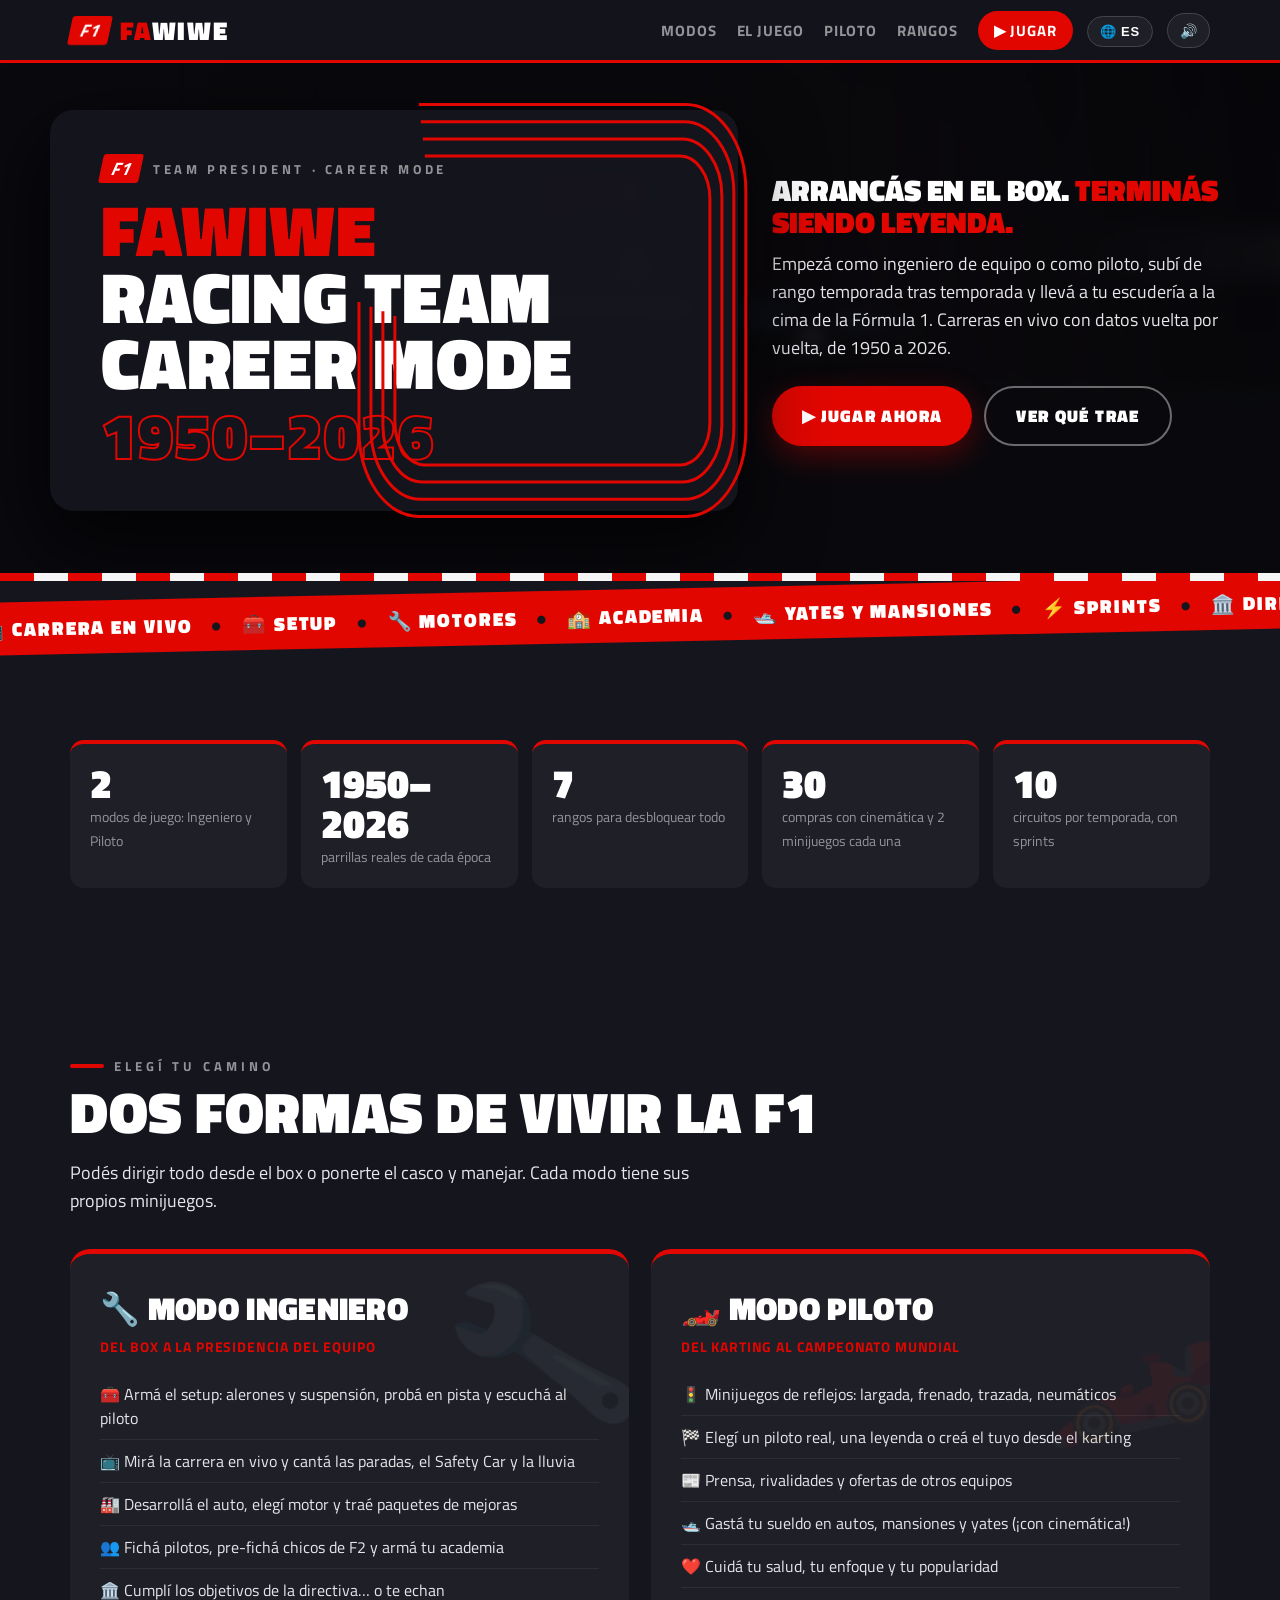
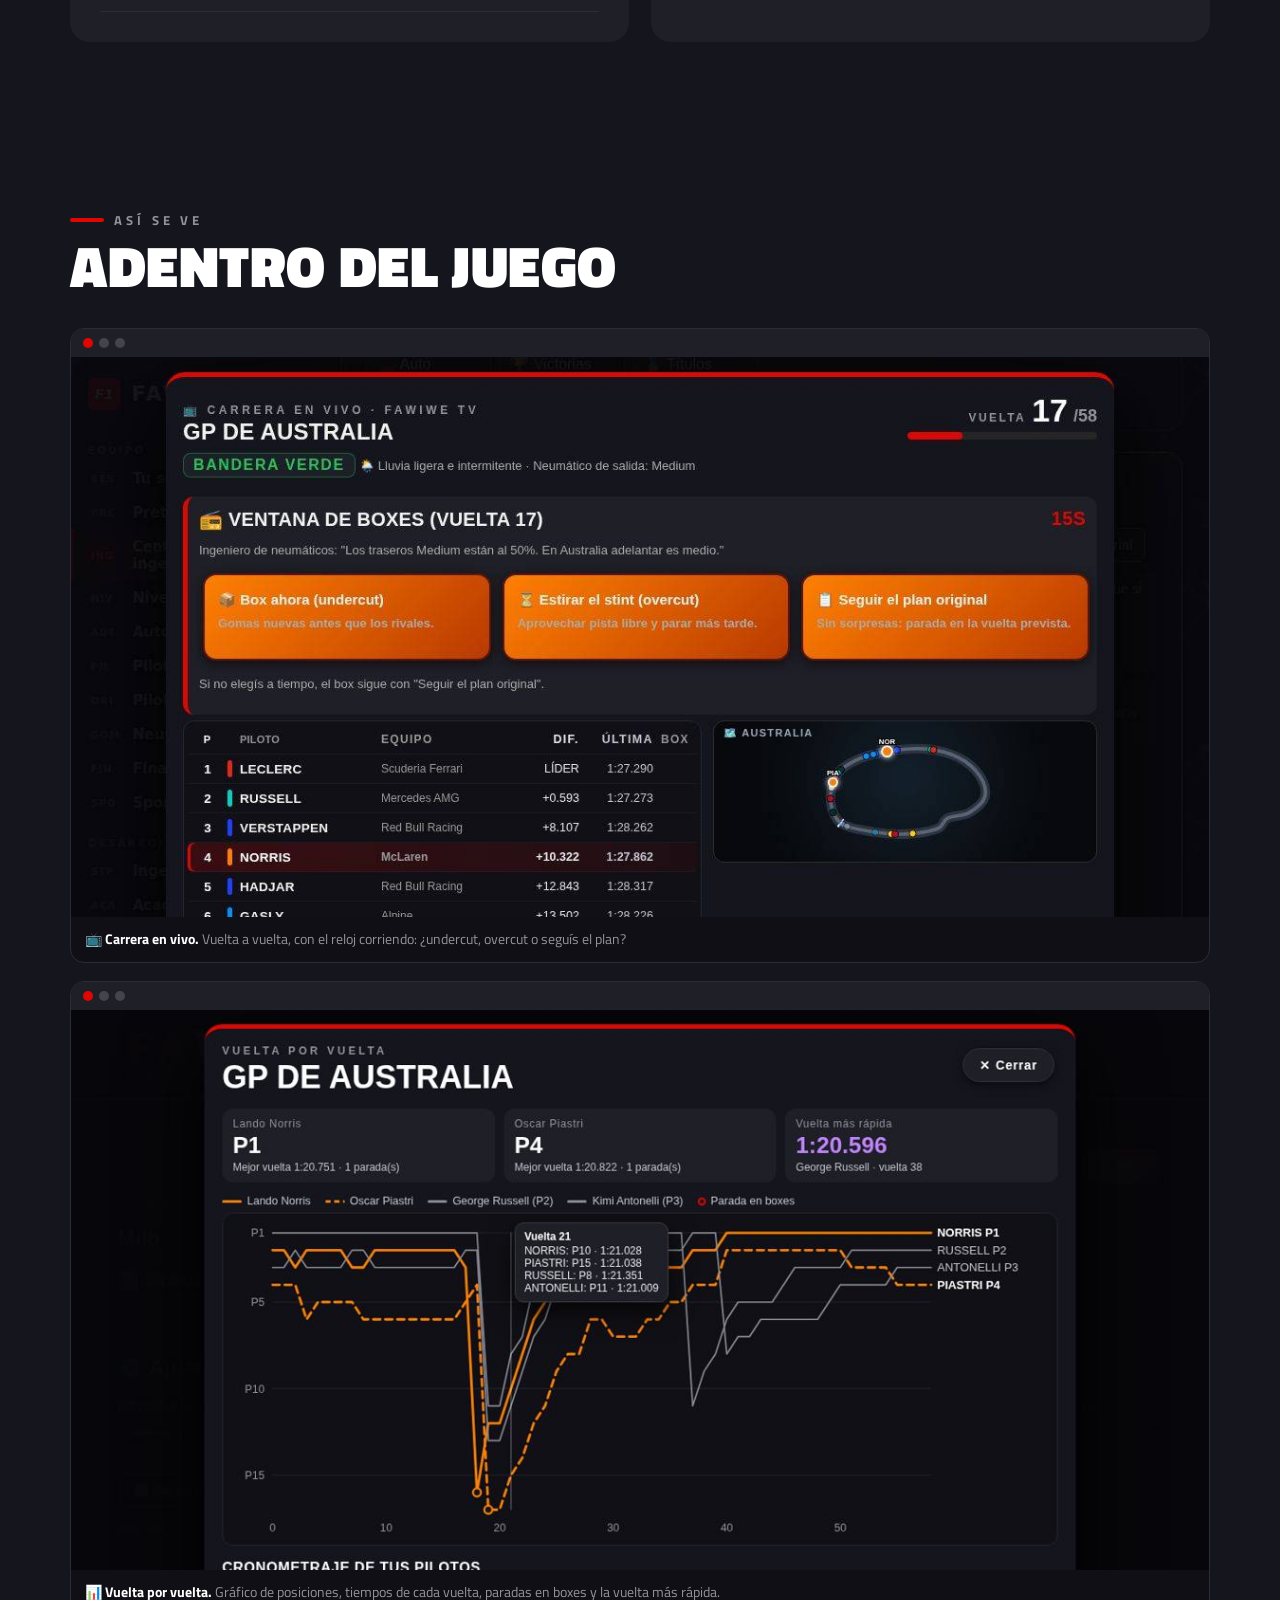
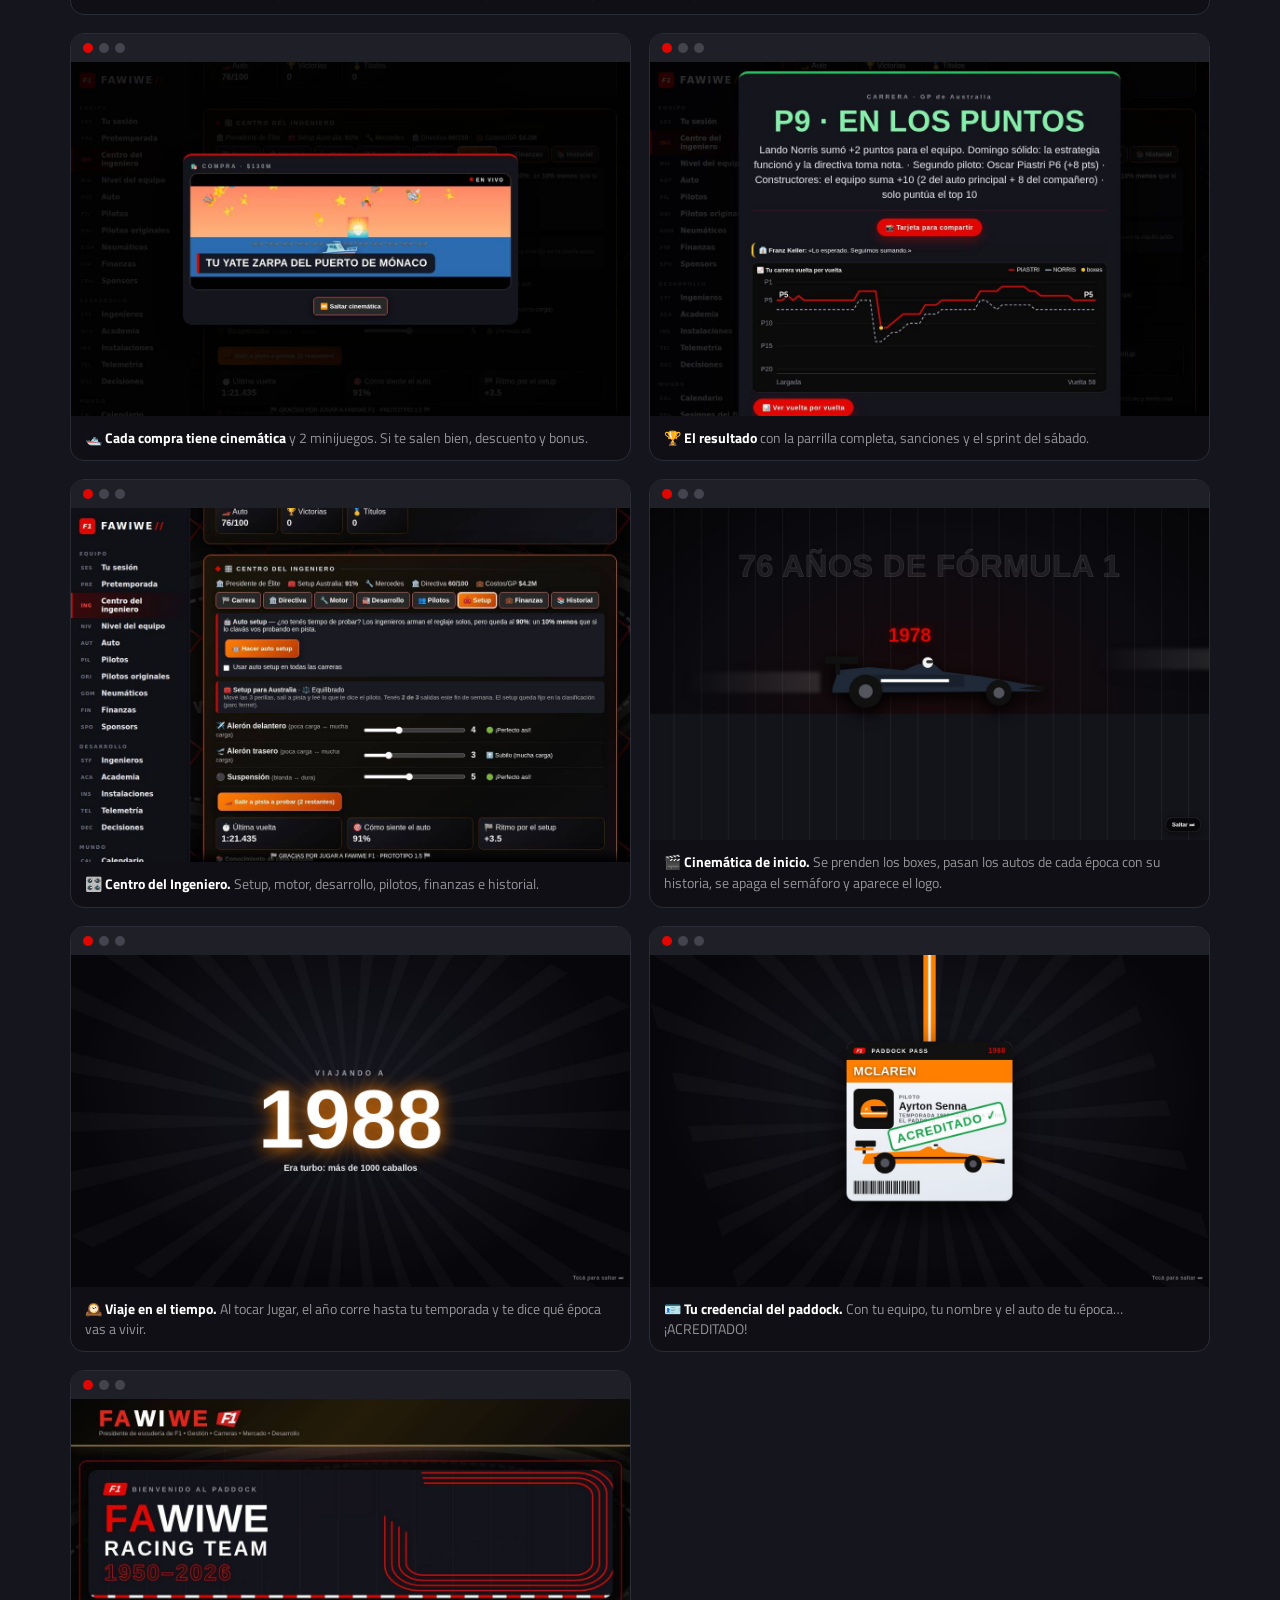
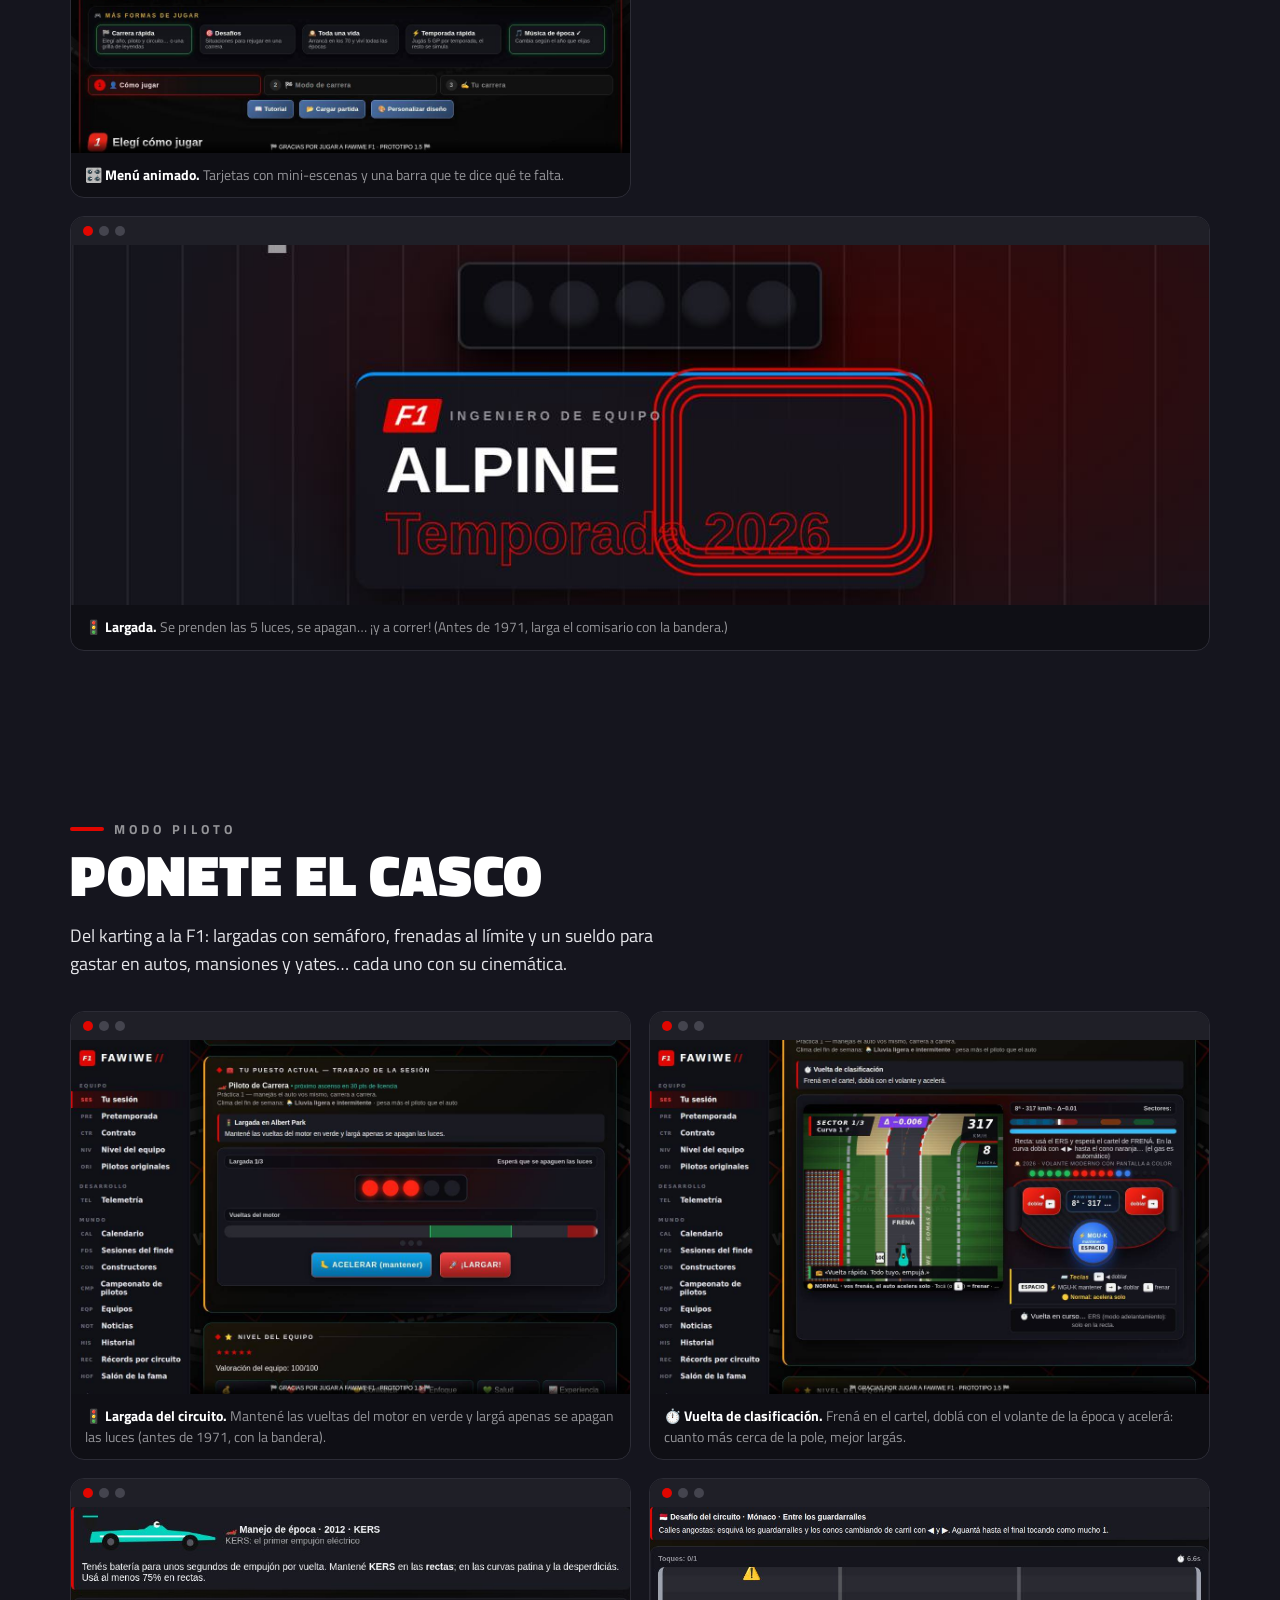
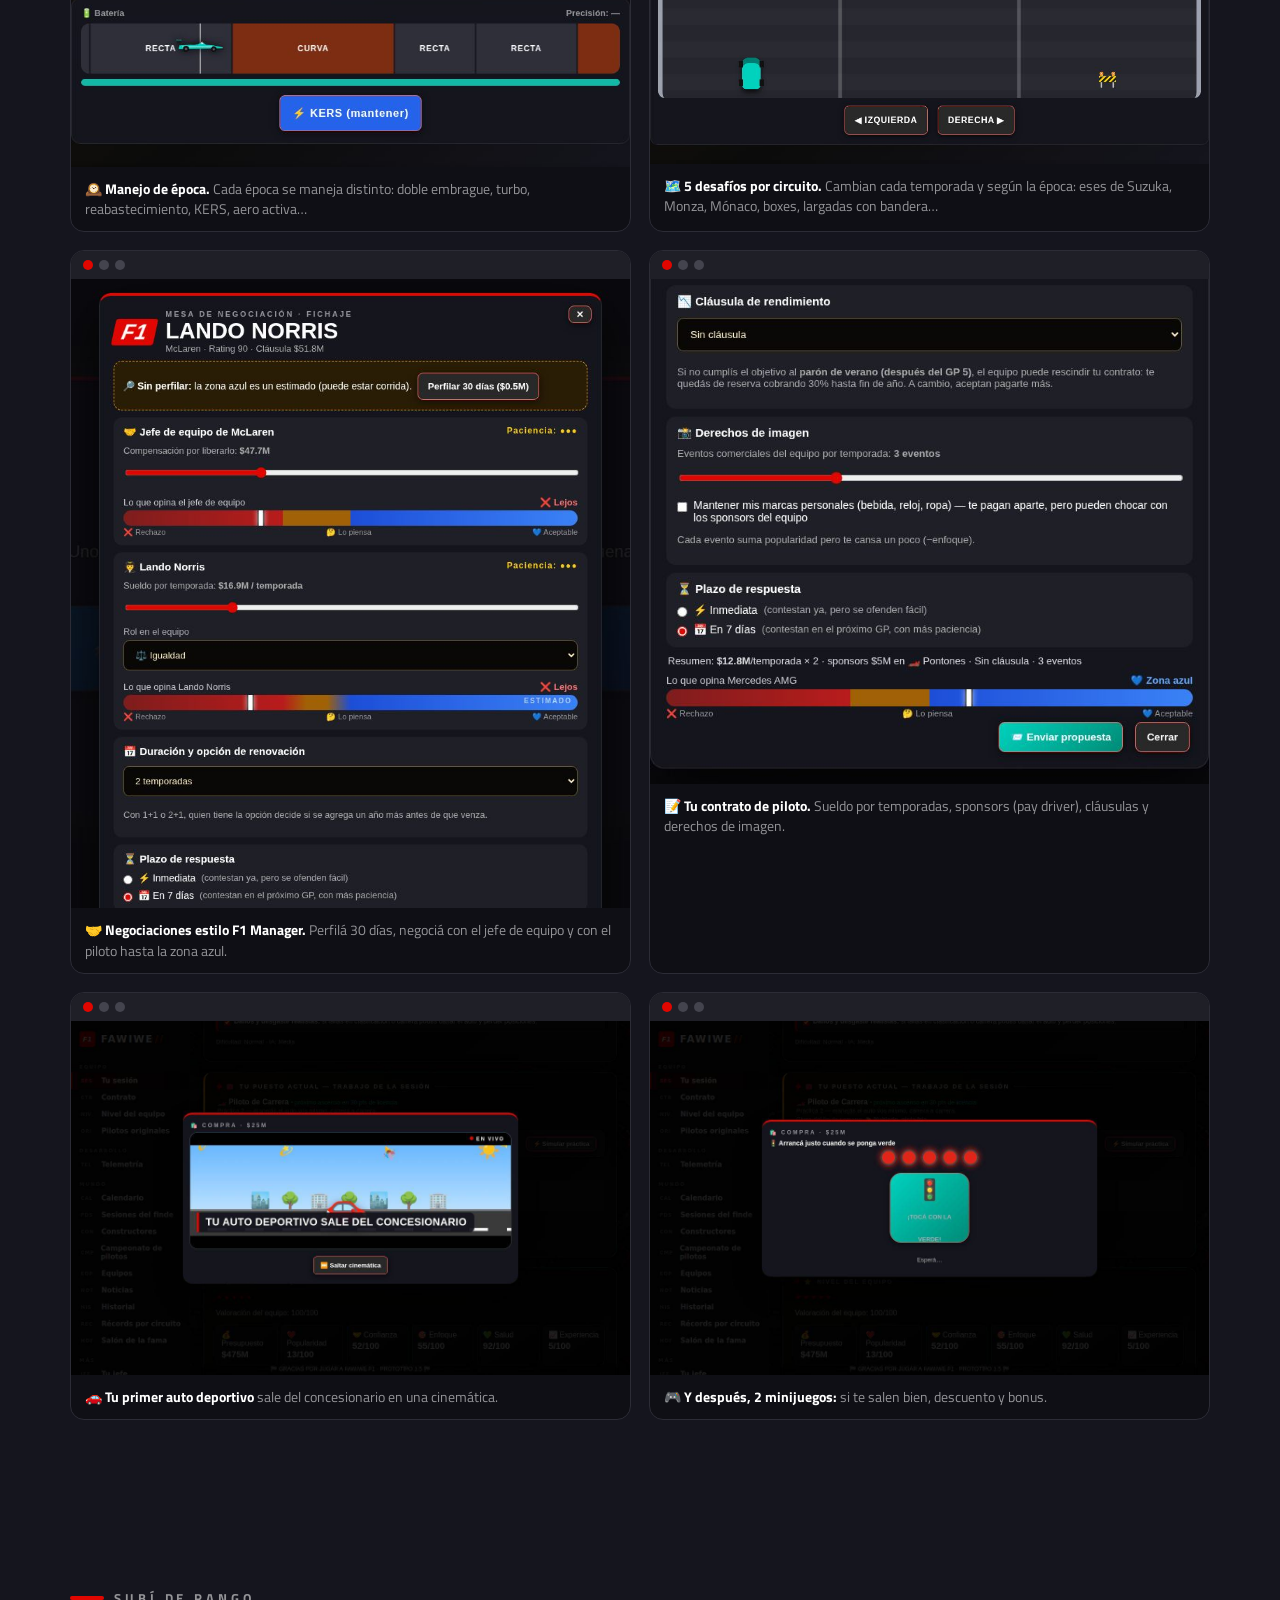
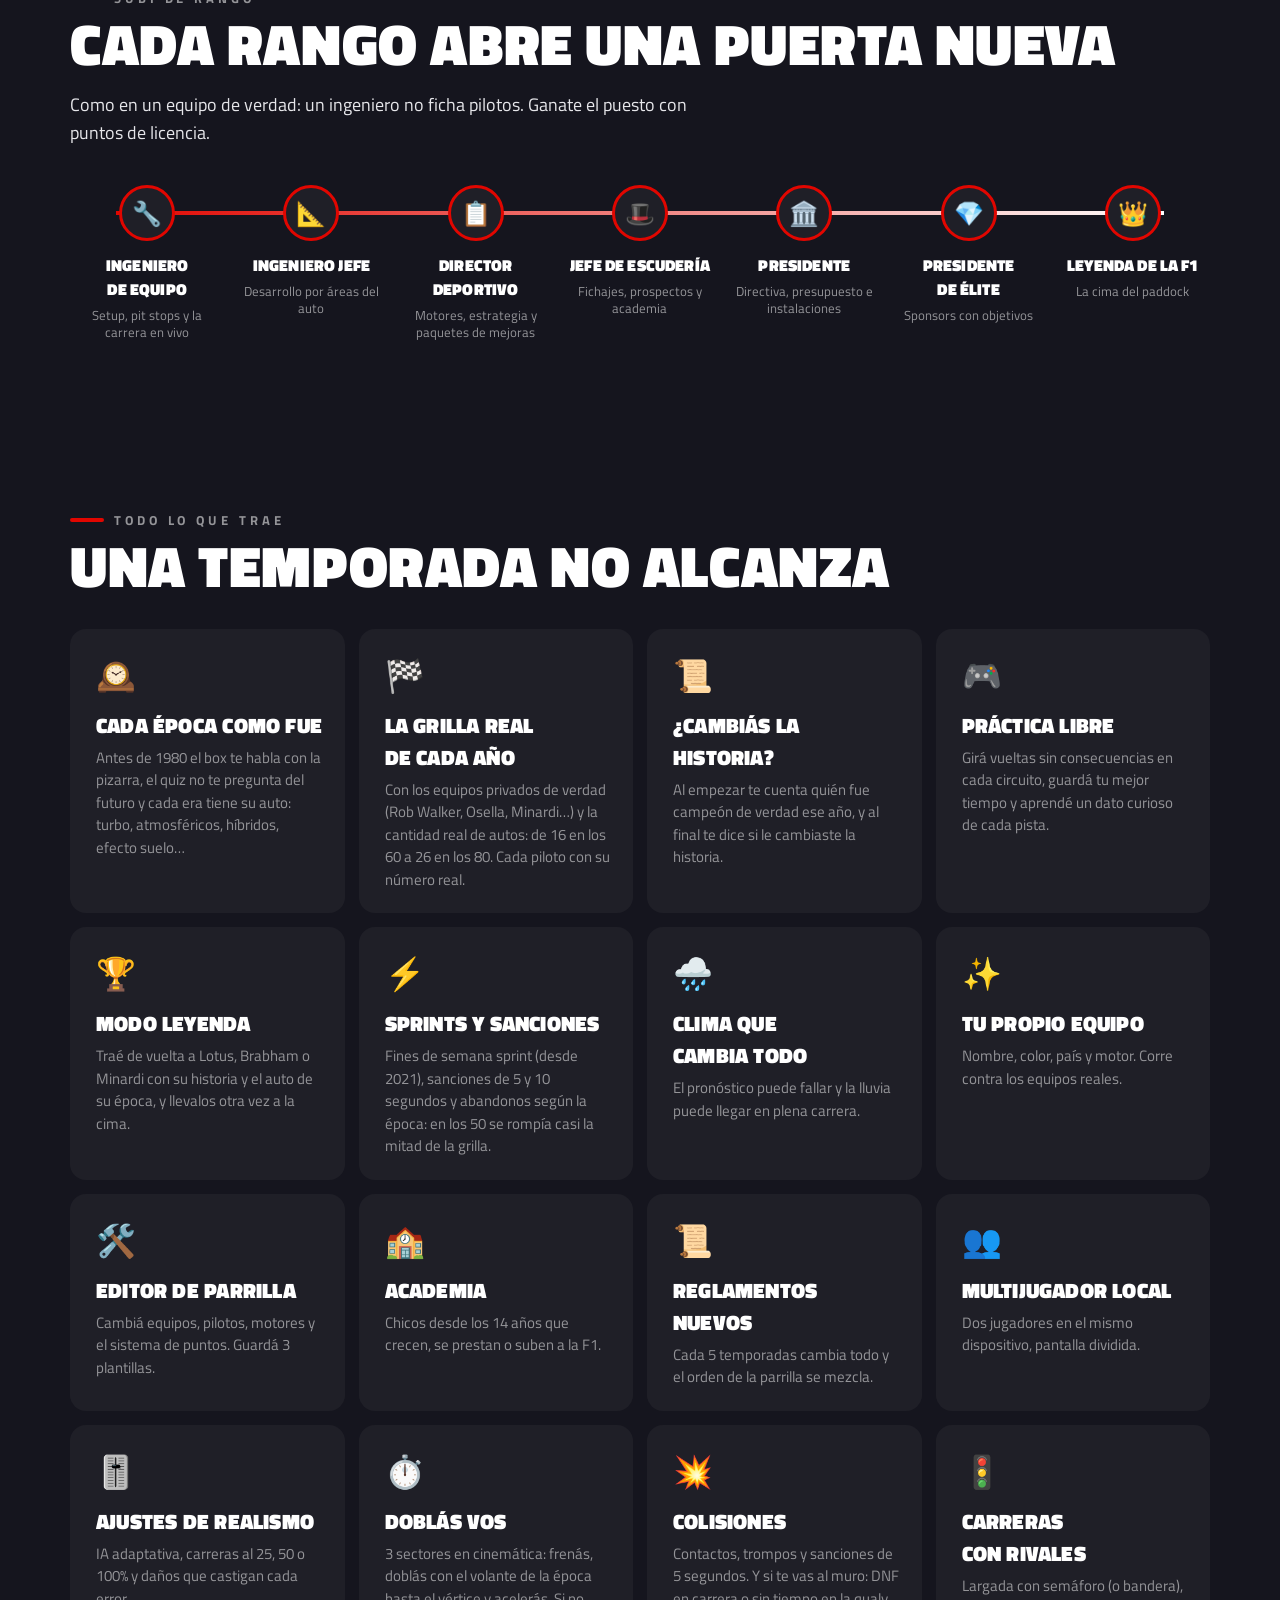
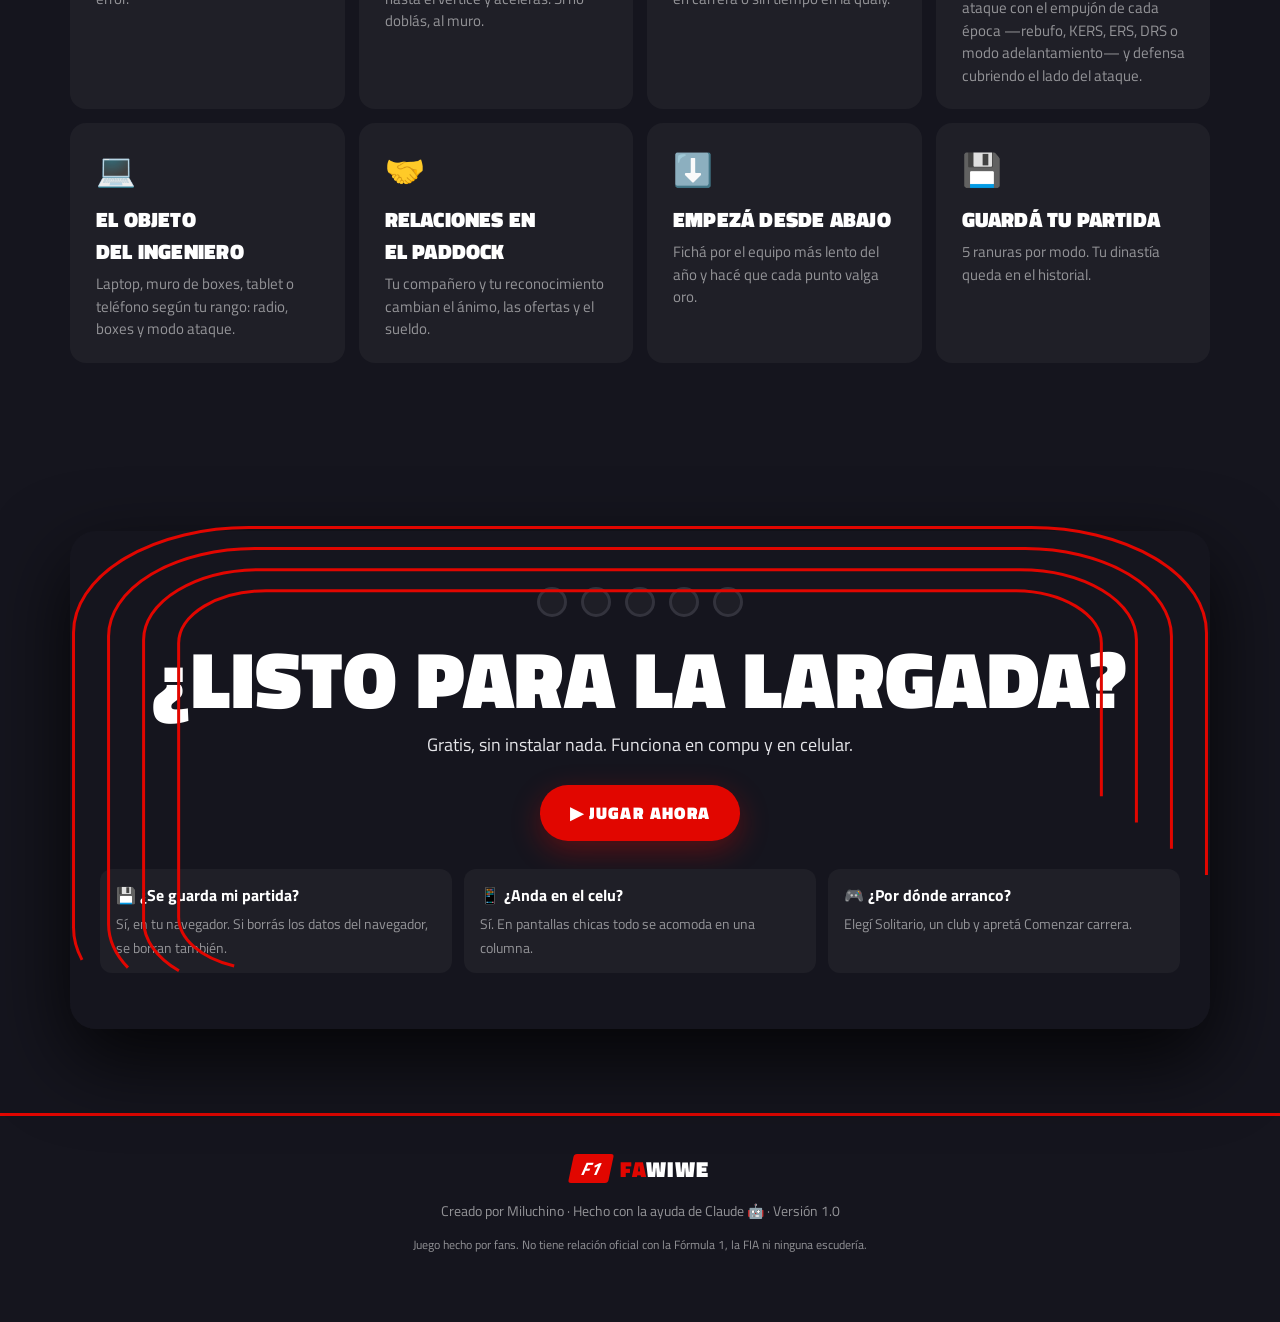
